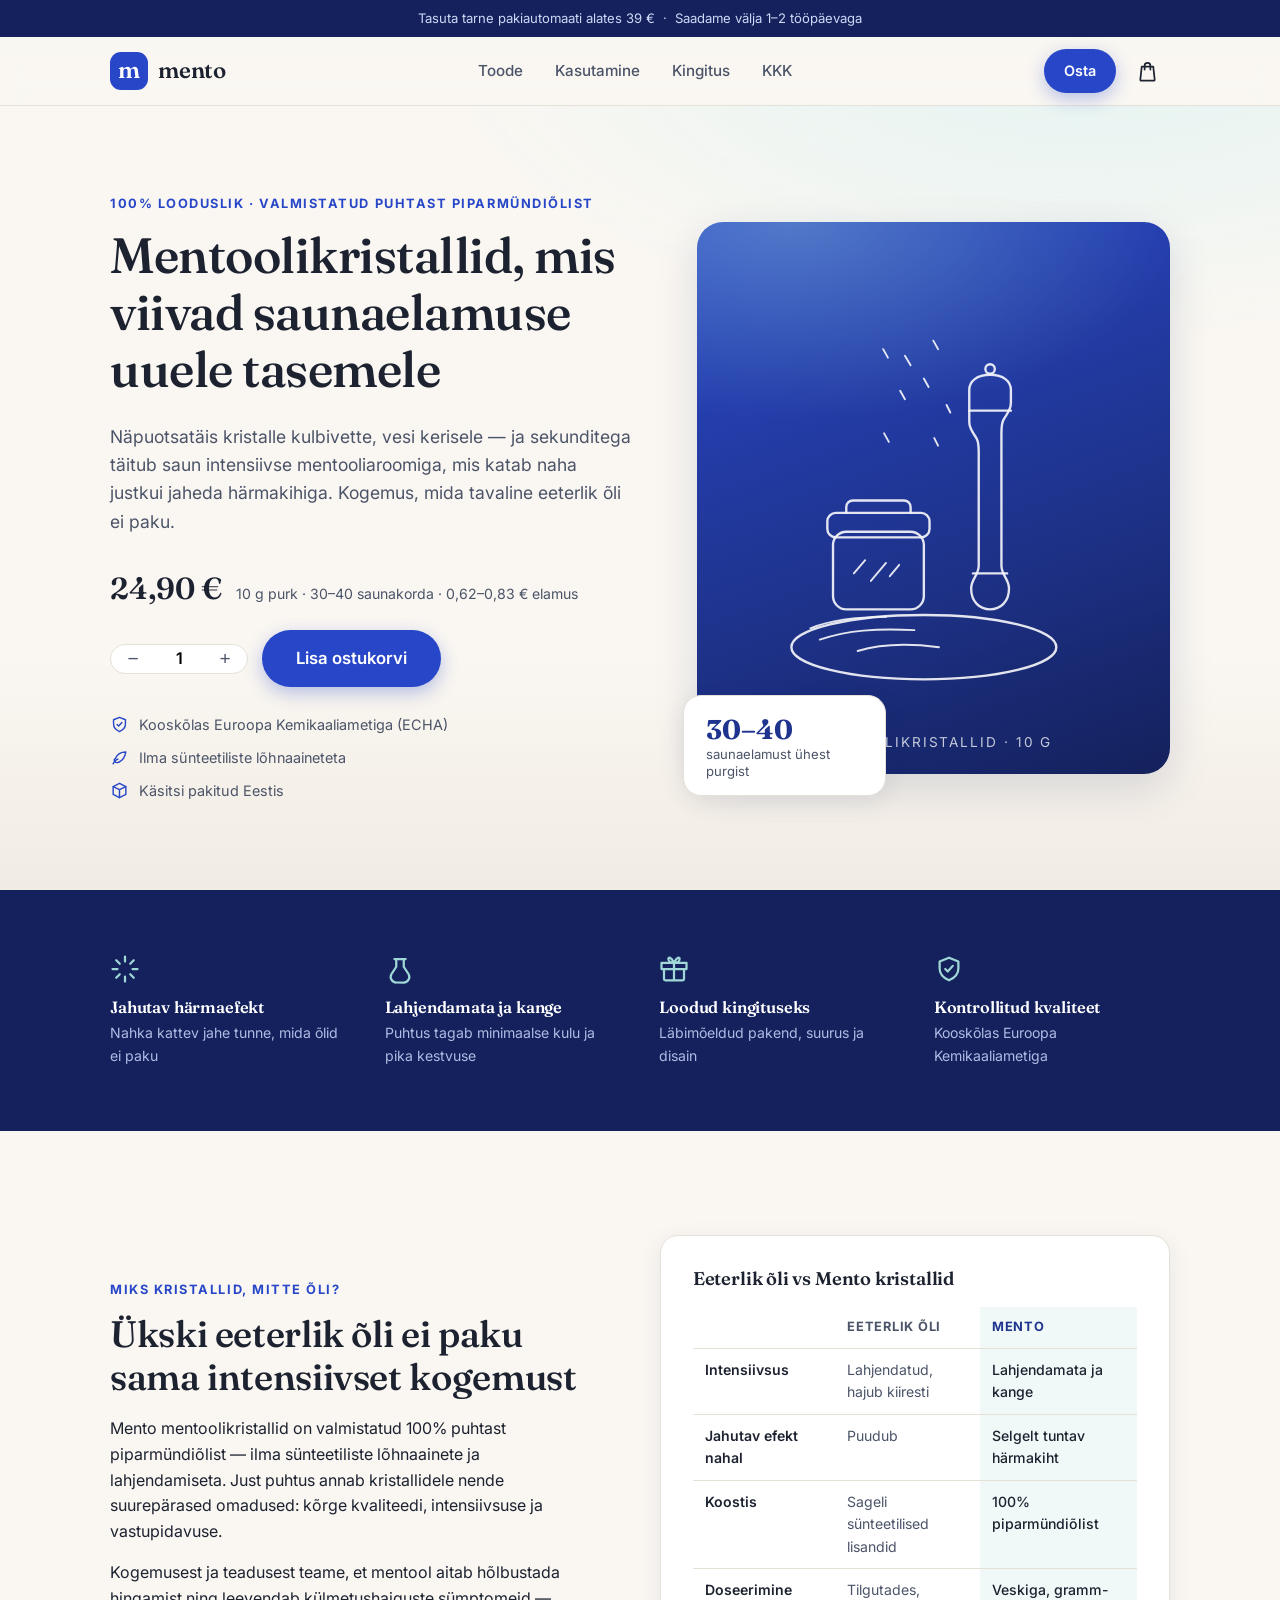
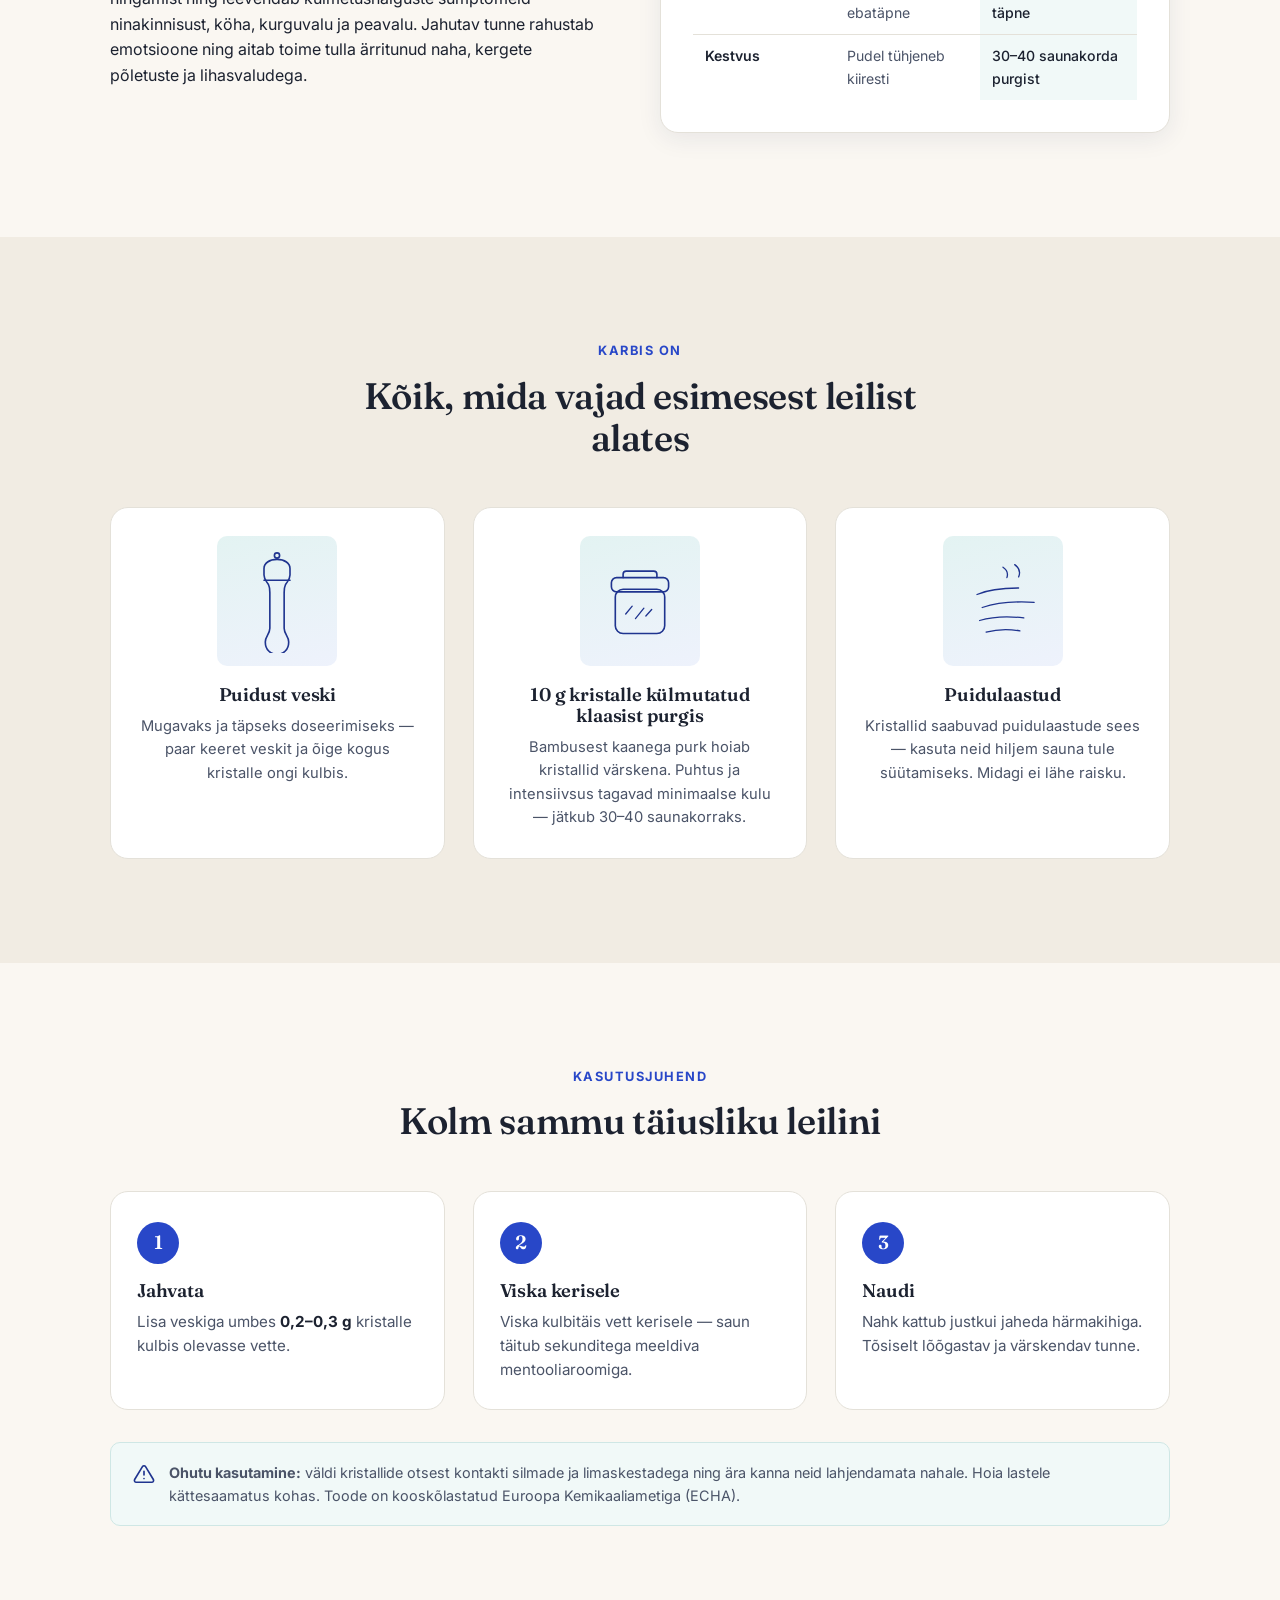
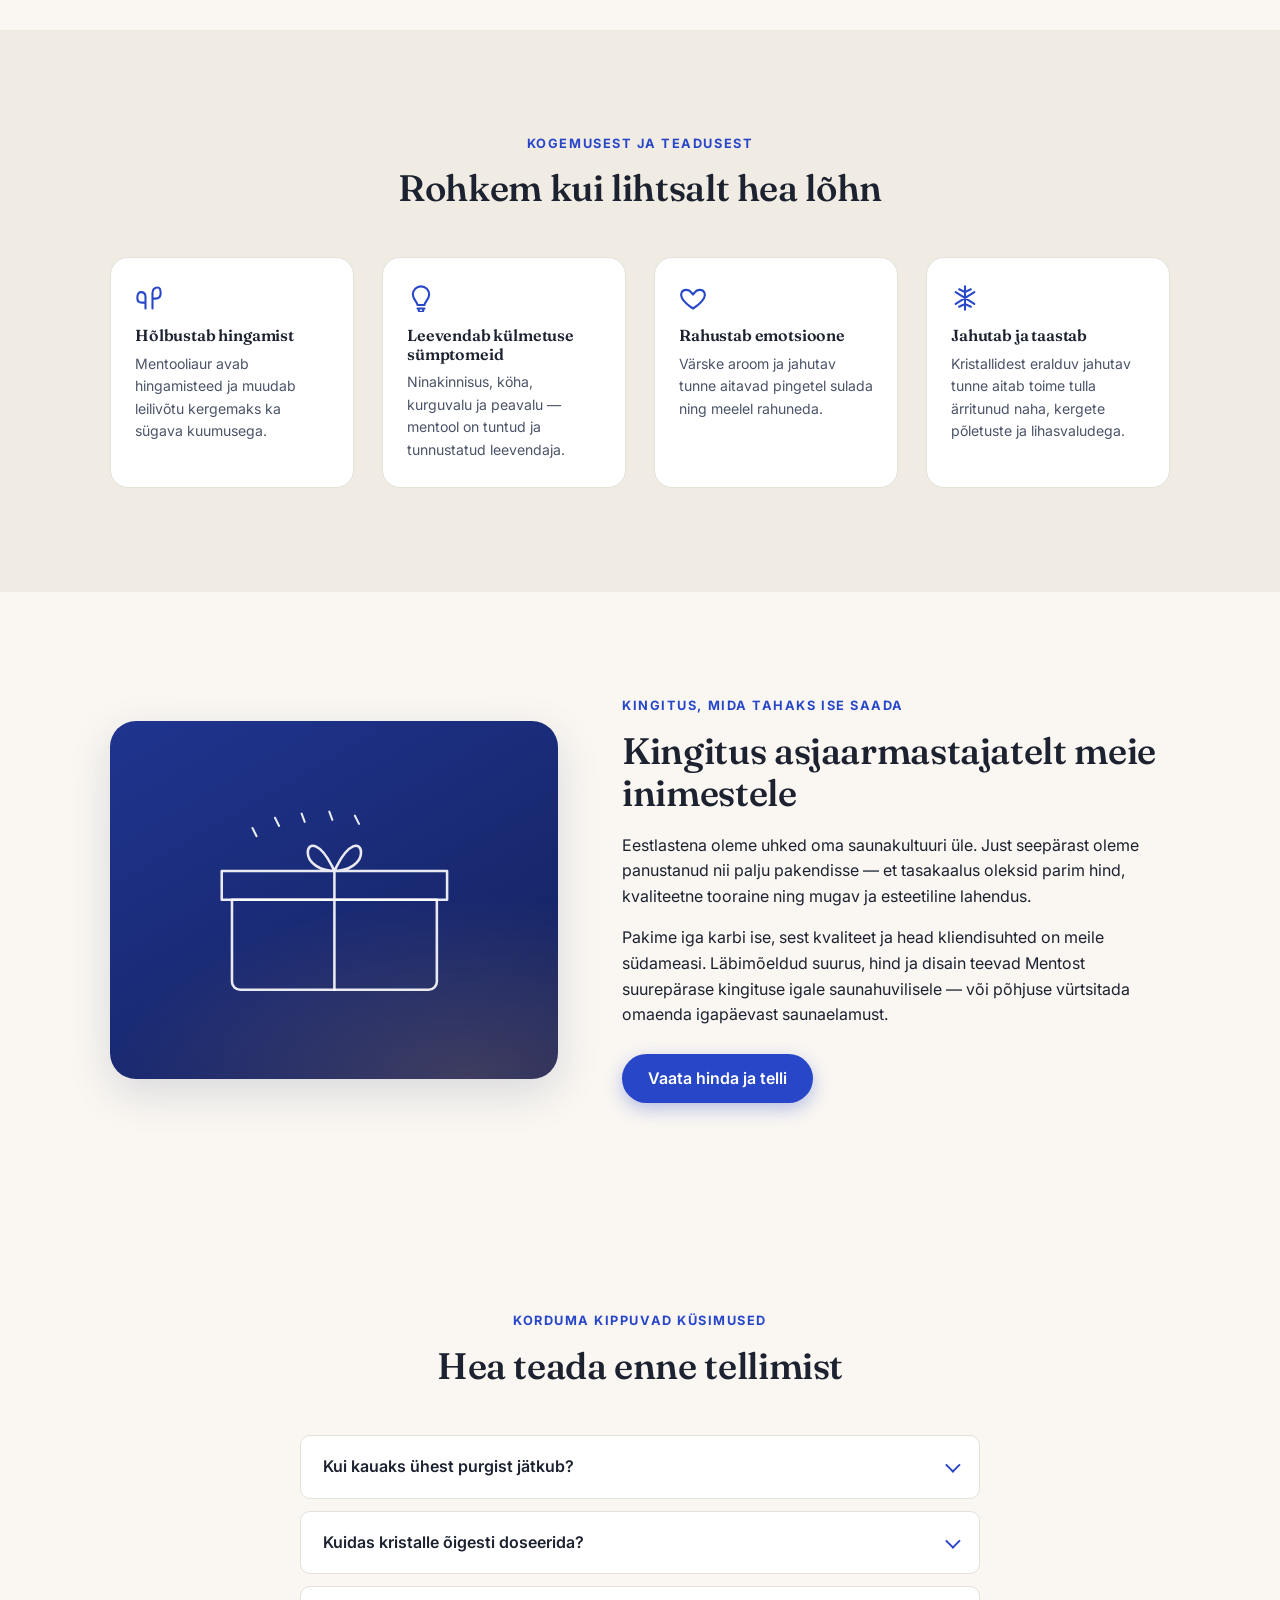
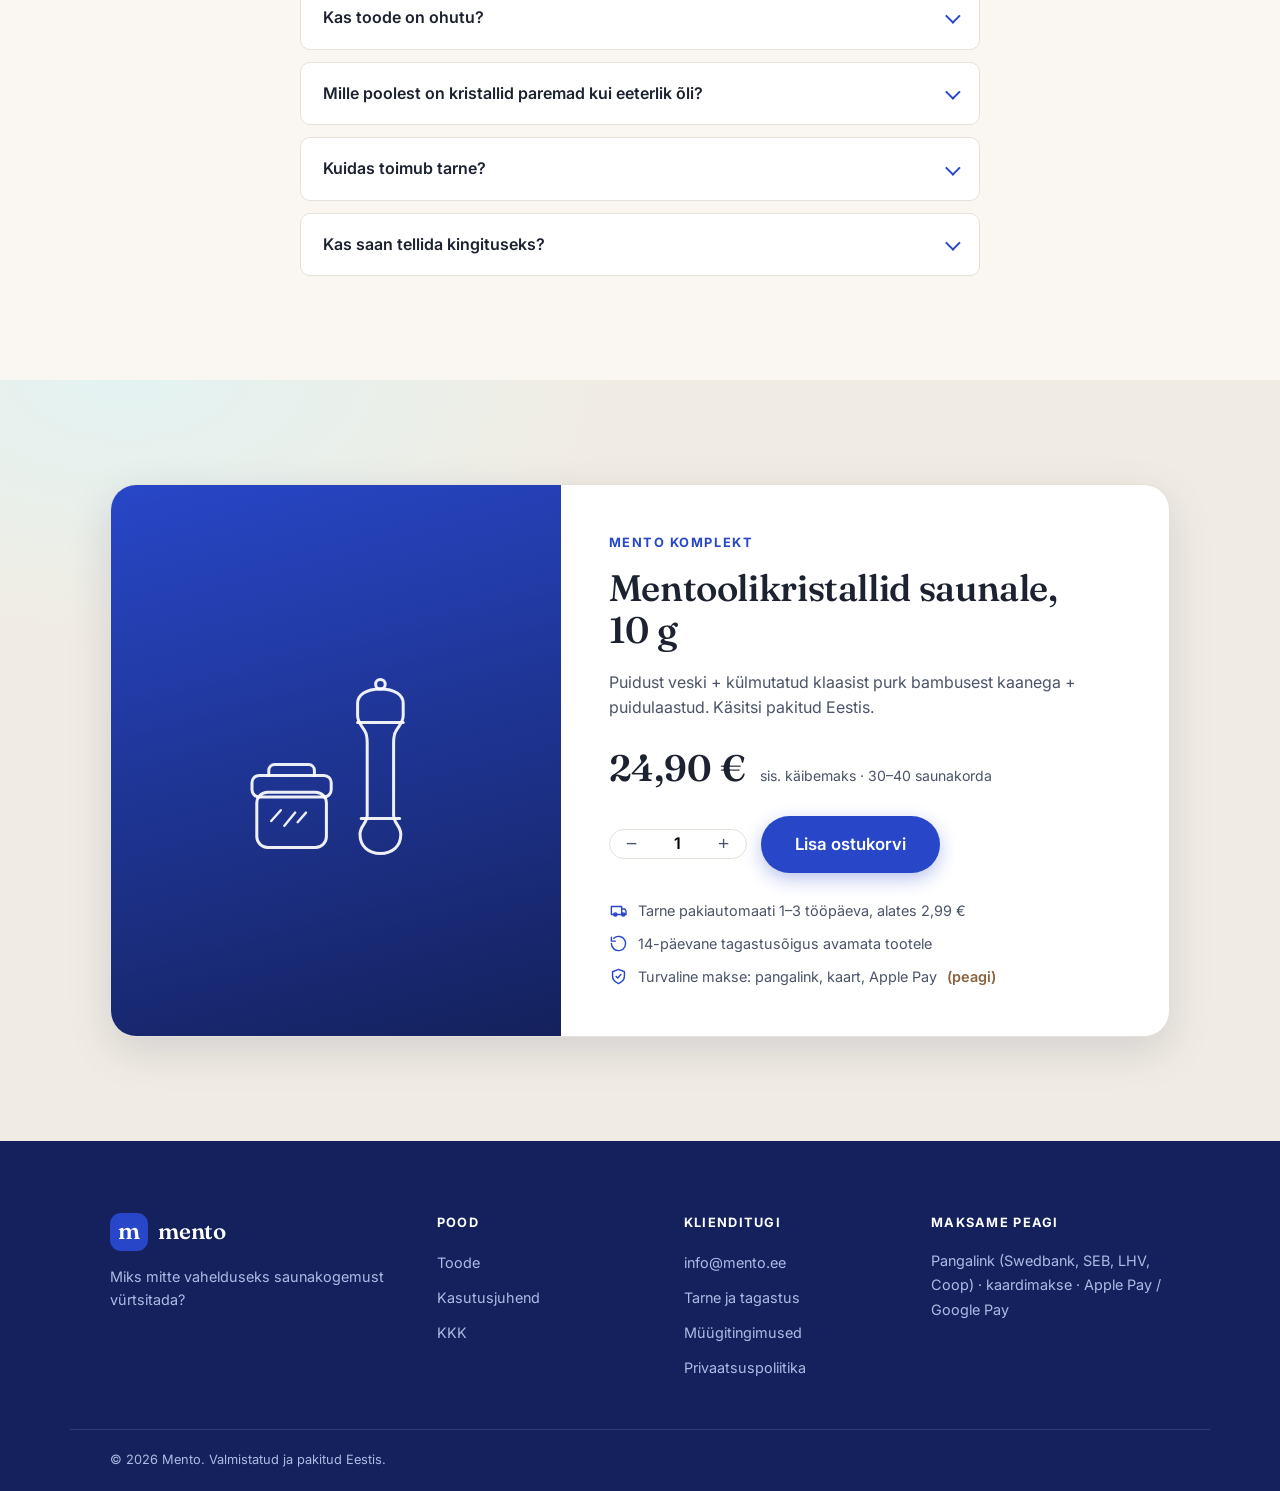
==== index.html @ 14bc0501 "Add Mento single-product e-shop page Static Estonian-language store page for menthol sauna crystals:" ====
<!DOCTYPE html>
<html lang="et">
<head>
  <meta charset="UTF-8">
  <meta name="viewport" content="width=device-width, initial-scale=1">
  <title>Mento — Mentoolikristallid saunale | 100% looduslik</title>
  <meta name="description" content="100% puhtast piparmündiõlist valmistatud mentoolikristallid saunale. Intensiivne ja värskendav saunaelamus — ühest purgist jätkub 30–40 saunakorraks. Käsitsi pakitud Eestis.">
  <meta property="og:title" content="Mento — Mentoolikristallid saunale">
  <meta property="og:description" content="100% looduslikud mentoolikristallid saunale. Ühest purgist 30–40 saunaelamust.">
  <meta property="og:type" content="product">
  <link rel="preconnect" href="https://fonts.googleapis.com">
  <link rel="preconnect" href="https://fonts.gstatic.com" crossorigin>
  <link href="https://fonts.googleapis.com/css2?family=Fraunces:opsz,wght@9..144,400;9..144,500;9..144,600&family=Inter:wght@400;500;600;700&display=swap" rel="stylesheet">
  <link rel="stylesheet" href="css/style.css">
  <link rel="icon" href="data:image/svg+xml,%3Csvg xmlns='http://www.w3.org/2000/svg' viewBox='0 0 32 32'%3E%3Crect width='32' height='32' rx='8' fill='%232847c8'/%3E%3Ctext x='16' y='23' text-anchor='middle' font-family='Georgia' font-size='20' fill='white'%3Em%3C/text%3E%3C/svg%3E">
</head>
<body>

  <!-- Teaderiba -->
  <div class="announce">
    <p>Tasuta tarne pakiautomaati alates 39&nbsp;€ &nbsp;·&nbsp; Saadame välja 1–2 tööpäevaga</p>
  </div>

  <!-- Päis -->
  <header class="site-header" id="ylaosa">
    <div class="container header-inner">
      <a class="brand" href="#ylaosa" aria-label="Mento avaleht">
        <span class="brand-mark" aria-hidden="true">m</span>
        <span class="brand-name">mento</span>
      </a>
      <nav class="main-nav" aria-label="Peamenüü">
        <a href="#toode">Toode</a>
        <a href="#kasutamine">Kasutamine</a>
        <a href="#kingitus">Kingitus</a>
        <a href="#kkk">KKK</a>
      </nav>
      <div class="header-actions">
        <a href="#osta" class="btn btn-small btn-primary nav-buy">Osta</a>
        <button class="cart-button" id="cart-open" aria-label="Ava ostukorv">
          <svg viewBox="0 0 24 24" fill="none" stroke="currentColor" stroke-width="1.8" stroke-linecap="round" stroke-linejoin="round" aria-hidden="true"><path d="M6 7h12l1.5 13.5a1 1 0 0 1-1 1.1H5.5a1 1 0 0 1-1-1.1L6 7Z"/><path d="M9 10V6a3 3 0 0 1 6 0v4"/></svg>
          <span class="cart-count" id="cart-count" hidden>0</span>
        </button>
      </div>
    </div>
  </header>

  <main>
    <!-- Kangelane -->
    <section class="hero" id="toode">
      <div class="container hero-grid">
        <div class="hero-copy">
          <p class="eyebrow">100% looduslik · valmistatud puhtast piparmündiõlist</p>
          <h1>Mentoolikristallid, mis viivad sauna­elamuse uuele tasemele</h1>
          <p class="lead">Näpuotsatäis kristalle kulbivette, vesi kerisele — ja sekunditega täitub saun intensiivse mentooliaroomiga, mis katab naha justkui jaheda härmakihiga. Kogemus, mida tavaline eeterlik õli ei paku.</p>

          <div class="hero-buy">
            <div class="price-row">
              <span class="price" data-price>24,90&nbsp;€</span>
              <span class="price-note">10 g purk · 30–40 saunakorda · 0,62–0,83 € elamus</span>
            </div>
            <div class="buy-controls">
              <div class="qty" data-qty>
                <button type="button" class="qty-btn" data-qty-minus aria-label="Vähenda kogust">−</button>
                <input type="number" inputmode="numeric" value="1" min="1" max="20" data-qty-input aria-label="Kogus">
                <button type="button" class="qty-btn" data-qty-plus aria-label="Suurenda kogust">+</button>
              </div>
              <button class="btn btn-primary btn-large" data-add-to-cart>
                Lisa ostukorvi
              </button>
            </div>
            <ul class="trust-chips">
              <li>
                <svg viewBox="0 0 24 24" fill="none" stroke="currentColor" stroke-width="1.8" stroke-linecap="round" stroke-linejoin="round" aria-hidden="true"><path d="M12 3 4.5 6v5.5c0 4.6 3.2 7.6 7.5 9.5 4.3-1.9 7.5-4.9 7.5-9.5V6L12 3Z"/><path d="m9 12 2 2 4-4.5"/></svg>
                Kooskõlas Euroopa Kemikaaliametiga (ECHA)
              </li>
              <li>
                <svg viewBox="0 0 24 24" fill="none" stroke="currentColor" stroke-width="1.8" stroke-linecap="round" stroke-linejoin="round" aria-hidden="true"><path d="M7 13c2-5 7-8 13-8-1 6-4 11-9 13-2 .8-4 .5-5-1s-.8-3 1-4Z"/><path d="M4 20c1-3 3-5 6-6"/></svg>
                Ilma sünteetiliste lõhnaaineteta
              </li>
              <li>
                <svg viewBox="0 0 24 24" fill="none" stroke="currentColor" stroke-width="1.8" stroke-linecap="round" stroke-linejoin="round" aria-hidden="true"><path d="M20 7 12 3 4 7v10l8 4 8-4V7Z"/><path d="M12 11 4 7m8 4 8-4m-8 4v10"/></svg>
                Käsitsi pakitud Eestis
              </li>
            </ul>
          </div>
        </div>

        <!-- Tootefoto: asenda div.hero-visual sisu päris fotoga images/hero.jpg -->
        <div class="hero-visual" aria-hidden="true">
          <div class="hero-card">
            <div class="snow" data-snow></div>
            <svg class="hero-illustration" viewBox="0 0 360 420" fill="none" stroke="currentColor" stroke-width="2.5" stroke-linecap="round" stroke-linejoin="round">
              <!-- veski -->
              <path d="M218 96c0-9 8-16 22-16s22 7 22 16v14c0 8-5 12-8 18-2 4-2 9-2 14v140c0 10 8 14 8 24 0 14-9 22-20 22s-20-8-20-22c0-10 8-14 8-24V162c0-5 0-10-2-14-3-6-8-10-8-18V96Z"/>
              <circle cx="240" cy="74" r="5"/>
              <line x1="218" y1="118" x2="262" y2="118"/>
              <line x1="222" y1="290" x2="258" y2="290"/>
              <!-- purk -->
              <rect x="74" y="246" width="96" height="82" rx="14"/>
              <rect x="68" y="226" width="108" height="26" rx="9"/>
              <path d="M88 226v-6c0-4 3-7 7-7h54c4 0 7 3 7 7v6"/>
              <path d="m96 290 12-14m6 22 16-19m4 14 10-12" stroke-width="2"/>
              <!-- kristallid kukuvad -->
              <path d="m150 60 6 10m24-26 5 9m-58 0 5 9m38 22 5 9m-30 4 5 9m44 6 4 8M128 142l5 9m48-4 4 8" stroke-width="2"/>
              <!-- laastud -->
              <path d="M50 348c20-8 44-12 80-12m-70 24c30-10 60-12 100-10m-60 22c26-8 56-8 86-4" stroke-width="2"/>
              <ellipse cx="170" cy="368" rx="140" ry="34"/>
            </svg>
            <p class="hero-card-caption">Mentoolikristallid · 10&nbsp;g</p>
          </div>
          <div class="hero-badge">
            <strong>30–40</strong>
            <span>saunaelamust ühest purgist</span>
          </div>
        </div>
      </div>
    </section>

    <!-- Usaldusriba -->
    <section class="featurebar" aria-label="Toote eelised">
      <div class="container featurebar-grid">
        <div class="feature">
          <svg viewBox="0 0 24 24" fill="none" stroke="currentColor" stroke-width="1.8" stroke-linecap="round" stroke-linejoin="round" aria-hidden="true"><path d="M12 2v4m0 12v4M2 12h4m12 0h4M5 5l2.8 2.8m8.4 8.4L19 19M19 5l-2.8 2.8M7.8 16.2 5 19"/></svg>
          <h3>Jahutav härmaefekt</h3>
          <p>Nahka kattev jahe tunne, mida õlid ei paku</p>
        </div>
        <div class="feature">
          <svg viewBox="0 0 24 24" fill="none" stroke="currentColor" stroke-width="1.8" stroke-linecap="round" stroke-linejoin="round" aria-hidden="true"><path d="M9 4v6.2L5.2 16a4.5 4.5 0 0 0 3.9 6.8h5.8a4.5 4.5 0 0 0 3.9-6.8L15 10.2V4"/><path d="M7.5 4h9"/></svg>
          <h3>Lahjendamata ja kange</h3>
          <p>Puhtus tagab minimaalse kulu ja pika kestvuse</p>
        </div>
        <div class="feature">
          <svg viewBox="0 0 24 24" fill="none" stroke="currentColor" stroke-width="1.8" stroke-linecap="round" stroke-linejoin="round" aria-hidden="true"><path d="M20 12v8a1 1 0 0 1-1 1H5a1 1 0 0 1-1-1v-8M2 7h20v5H2zM12 7v14M12 7c-2.5 0-4.5-1.3-4.5-3S9.5 2 12 7Zm0 0c2.5 0 4.5-1.3 4.5-3S14.5 2 12 7Z"/></svg>
          <h3>Loodud kingituseks</h3>
          <p>Läbimõeldud pakend, suurus ja disain</p>
        </div>
        <div class="feature">
          <svg viewBox="0 0 24 24" fill="none" stroke="currentColor" stroke-width="1.8" stroke-linecap="round" stroke-linejoin="round" aria-hidden="true"><path d="M12 3 4.5 6v5.5c0 4.6 3.2 7.6 7.5 9.5 4.3-1.9 7.5-4.9 7.5-9.5V6L12 3Z"/><path d="m9 12 2 2 4-4.5"/></svg>
          <h3>Kontrollitud kvaliteet</h3>
          <p>Kooskõlas Euroopa Kemikaaliametiga</p>
        </div>
      </div>
    </section>

    <!-- Lugu + võrdlus -->
    <section class="story">
      <div class="container story-grid">
        <div class="story-copy">
          <p class="eyebrow">Miks kristallid, mitte õli?</p>
          <h2>Ükski eeterlik õli ei paku sama intensiivset kogemust</h2>
          <p>Mento mentoolikristallid on valmistatud 100% puhtast piparmündiõlist — ilma sünteetiliste lõhnaainete ja lahjendamiseta. Just puhtus annab kristallidele nende suurepärased omadused: kõrge kvaliteedi, intensiivsuse ja vastupidavuse.</p>
          <p>Kogemusest ja teadusest teame, et mentool aitab hõlbustada hingamist ning leevendab külmetushaiguste sümptomeid — ninakinnisust, köha, kurguvalu ja peavalu. Jahutav tunne rahustab emotsioone ning aitab toime tulla ärritunud naha, kergete põletuste ja lihasvaludega.</p>
        </div>
        <div class="compare-card">
          <h3>Eeterlik õli vs Mento kristallid</h3>
          <table class="compare-table">
            <thead>
              <tr>
                <th scope="col"></th>
                <th scope="col">Eeterlik õli</th>
                <th scope="col" class="compare-us">Mento</th>
              </tr>
            </thead>
            <tbody>
              <tr>
                <th scope="row">Intensiivsus</th>
                <td>Lahjendatud, hajub kiiresti</td>
                <td class="compare-us">Lahjendamata ja kange</td>
              </tr>
              <tr>
                <th scope="row">Jahutav efekt nahal</th>
                <td>Puudub</td>
                <td class="compare-us">Selgelt tuntav härmakiht</td>
              </tr>
              <tr>
                <th scope="row">Koostis</th>
                <td>Sageli sünteetilised lisandid</td>
                <td class="compare-us">100% piparmündiõlist</td>
              </tr>
              <tr>
                <th scope="row">Doseerimine</th>
                <td>Tilgutades, ebatäpne</td>
                <td class="compare-us">Veskiga, gramm-täpne</td>
              </tr>
              <tr>
                <th scope="row">Kestvus</th>
                <td>Pudel tühjeneb kiiresti</td>
                <td class="compare-us">30–40 saunakorda purgist</td>
              </tr>
            </tbody>
          </table>
        </div>
      </div>
    </section>

    <!-- Karbis on -->
    <section class="box-contents">
      <div class="container">
        <div class="section-head">
          <p class="eyebrow">Karbis on</p>
          <h2>Kõik, mida vajad esimesest leilist alates</h2>
        </div>
        <div class="box-grid">
          <article class="box-item">
            <div class="box-item-visual">
              <!-- Foto: images/veski.jpg -->
              <svg viewBox="0 0 120 160" fill="none" stroke="currentColor" stroke-width="2.5" stroke-linecap="round" stroke-linejoin="round" aria-hidden="true">
                <path d="M40 30c0-8 8-14 20-14s20 6 20 14v10c0 7-4 10-7 15-2 4-2 8-2 12v55c0 9 7 12 7 21 0 12-8 19-18 19s-18-7-18-19c0-9 7-12 7-21V67c0-4 0-8-2-12-3-5-7-8-7-15V30Z"/>
                <circle cx="60" cy="10" r="4"/>
                <line x1="40" y1="48" x2="80" y2="48"/>
              </svg>
            </div>
            <h3>Puidust veski</h3>
            <p>Mugavaks ja täpseks doseerimiseks — paar keeret veskit ja õige kogus kristalle ongi kulbis.</p>
          </article>
          <article class="box-item">
            <div class="box-item-visual">
              <!-- Foto: images/purk.jpg -->
              <svg viewBox="0 0 120 160" fill="none" stroke="currentColor" stroke-width="2.5" stroke-linecap="round" stroke-linejoin="round" aria-hidden="true">
                <rect x="22" y="62" width="76" height="68" rx="12"/>
                <rect x="16" y="44" width="88" height="22" rx="8"/>
                <path d="M34 44v-5c0-3 2-5 5-5h42c3 0 5 2 5 5v5"/>
                <path d="m38 100 10-12m5 19 13-16m3 12 9-10" stroke-width="2"/>
              </svg>
            </div>
            <h3>10 g kristalle külmutatud klaasist purgis</h3>
            <p>Bambusest kaanega purk hoiab kristallid värskena. Puhtus ja intensiivsus tagavad minimaalse kulu — jätkub 30–40 saunakorraks.</p>
          </article>
          <article class="box-item">
            <div class="box-item-visual">
              <!-- Foto: images/laastud.jpg -->
              <svg viewBox="0 0 120 160" fill="none" stroke="currentColor" stroke-width="2.5" stroke-linecap="round" stroke-linejoin="round" aria-hidden="true">
                <path d="M20 70c16-7 36-10 64-10M28 90c24-8 48-10 80-8M24 110c20-6 44-7 68-4M34 128c18-5 36-5 52-2" stroke-width="2"/>
                <path d="M60 28c6 4 8 10 6 16m12-20c7 5 9 12 6 19" stroke-width="2"/>
              </svg>
            </div>
            <h3>Puidulaastud</h3>
            <p>Kristallid saabuvad puidulaastude sees — kasuta neid hiljem sauna tule süütamiseks. Midagi ei lähe raisku.</p>
          </article>
        </div>
      </div>
    </section>

    <!-- Kasutusjuhend -->
    <section class="howto" id="kasutamine">
      <div class="container">
        <div class="section-head">
          <p class="eyebrow">Kasutusjuhend</p>
          <h2>Kolm sammu täiusliku leilini</h2>
        </div>
        <ol class="steps">
          <li class="step">
            <span class="step-num">1</span>
            <h3>Jahvata</h3>
            <p>Lisa veskiga umbes <strong>0,2–0,3&nbsp;g</strong> kristalle kulbis olevasse vette.</p>
          </li>
          <li class="step">
            <span class="step-num">2</span>
            <h3>Viska kerisele</h3>
            <p>Viska kulbitäis vett kerisele — saun täitub sekunditega meeldiva mentooliaroomiga.</p>
          </li>
          <li class="step">
            <span class="step-num">3</span>
            <h3>Naudi</h3>
            <p>Nahk kattub justkui jaheda härmakihiga. Tõsiselt lõõgastav ja värskendav tunne.</p>
          </li>
        </ol>
        <aside class="safety-note">
          <svg viewBox="0 0 24 24" fill="none" stroke="currentColor" stroke-width="1.8" stroke-linecap="round" stroke-linejoin="round" aria-hidden="true"><path d="M12 9v4m0 4h.01M10.3 3.9 1.8 18a2 2 0 0 0 1.7 3h17a2 2 0 0 0 1.7-3L13.7 3.9a2 2 0 0 0-3.4 0Z"/></svg>
          <p><strong>Ohutu kasutamine:</strong> väldi kristallide otsest kontakti silmade ja limaskestadega ning ära kanna neid lahjendamata nahale. Hoia lastele kättesaamatus kohas. Toode on kooskõlastatud Euroopa Kemikaaliametiga (ECHA).</p>
        </aside>
      </div>
    </section>

    <!-- Mõju -->
    <section class="benefits">
      <div class="container">
        <div class="section-head">
          <p class="eyebrow">Kogemusest ja teadusest</p>
          <h2>Rohkem kui lihtsalt hea lõhn</h2>
        </div>
        <div class="benefits-grid">
          <article class="benefit">
            <svg viewBox="0 0 24 24" fill="none" stroke="currentColor" stroke-width="1.8" stroke-linecap="round" stroke-linejoin="round" aria-hidden="true"><path d="M9 21V11c0-3-2-4-4-4S2 9 2 12s2 4 4 4h3m6 5V8c0-4 2.5-5 4.5-5S22 4.5 22 8s-2 4.5-4.5 4.5H15"/></svg>
            <h3>Hõlbustab hingamist</h3>
            <p>Mentooliaur avab hingamisteed ja muudab leilivõtu kergemaks ka sügava kuumusega.</p>
          </article>
          <article class="benefit">
            <svg viewBox="0 0 24 24" fill="none" stroke="currentColor" stroke-width="1.8" stroke-linecap="round" stroke-linejoin="round" aria-hidden="true"><path d="M12 2a7 7 0 0 1 7 7c0 2.4-1.2 4.1-2.4 5.7-1 1.3-1.6 2.2-1.6 3.3H9c0-1.1-.6-2-1.6-3.3C6.2 13.1 5 11.4 5 9a7 7 0 0 1 7-7Z"/><path d="M9 21h6m-5 0v1a2 2 0 0 0 4 0v-1"/></svg>
            <h3>Leevendab külmetuse sümptomeid</h3>
            <p>Ninakinnisus, köha, kurguvalu ja peavalu — mentool on tuntud ja tunnustatud leevendaja.</p>
          </article>
          <article class="benefit">
            <svg viewBox="0 0 24 24" fill="none" stroke="currentColor" stroke-width="1.8" stroke-linecap="round" stroke-linejoin="round" aria-hidden="true"><path d="M12 21s-7-4.5-9.5-9C.7 8.7 2.5 5 6 5c2.2 0 3.8 1.2 4.7 2.5L12 9l1.3-1.5C14.2 6.2 15.8 5 18 5c3.5 0 5.3 3.7 3.5 7-2.5 4.5-9.5 9-9.5 9Z"/></svg>
            <h3>Rahustab emotsioone</h3>
            <p>Värske aroom ja jahutav tunne aitavad pingetel sulada ning meelel rahuneda.</p>
          </article>
          <article class="benefit">
            <svg viewBox="0 0 24 24" fill="none" stroke="currentColor" stroke-width="1.8" stroke-linecap="round" stroke-linejoin="round" aria-hidden="true"><path d="M12 2v20M4 7l16 10M4 17 20 7M7 4.5 12 7l5-2.5M7 19.5 12 17l5 2.5"/></svg>
            <h3>Jahutab ja taastab</h3>
            <p>Kristallidest eralduv jahutav tunne aitab toime tulla ärritunud naha, kergete põletuste ja lihasvaludega.</p>
          </article>
        </div>
      </div>
    </section>

    <!-- Kingitus -->
    <section class="gift" id="kingitus">
      <div class="container gift-grid">
        <div class="gift-visual" aria-hidden="true">
          <!-- Foto: images/kinkekarp.jpg -->
          <div class="gift-card-visual">
            <svg viewBox="0 0 280 220" fill="none" stroke="currentColor" stroke-width="2.5" stroke-linecap="round" stroke-linejoin="round">
              <path d="M40 110h200v80a8 8 0 0 1-8 8H48a8 8 0 0 1-8-8v-80Z"/>
              <path d="M30 82h220v28H30zM140 82v116M140 82c-14 0-26-8-26-18s12-12 26 18Zm0 0c14 0 26-8 26-18s-12-12-26 18Z"/>
              <path d="m60 40 4 8m18-18 4 8m22-12 3 8m24-10 3 8m22-4 4 8" stroke-width="2"/>
            </svg>
          </div>
        </div>
        <div class="gift-copy">
          <p class="eyebrow">Kingitus, mida tahaks ise saada</p>
          <h2>Kingitus asjaarmastajatelt meie inimestele</h2>
          <p>Eestlastena oleme uhked oma saunakultuuri üle. Just seepärast oleme panustanud nii palju pakendisse — et tasakaalus oleksid parim hind, kvaliteetne tooraine ning mugav ja esteetiline lahendus.</p>
          <p>Pakime iga karbi ise, sest kvaliteet ja head kliendisuhted on meile südameasi. Läbimõeldud suurus, hind ja disain teevad Mentost suurepärase kingituse igale saunahuvilisele — või põhjuse vürtsitada omaenda igapäevast saunaelamust.</p>
          <a href="#osta" class="btn btn-primary">Vaata hinda ja telli</a>
        </div>
      </div>
    </section>

    <!-- KKK -->
    <section class="faq" id="kkk">
      <div class="container faq-inner">
        <div class="section-head">
          <p class="eyebrow">Korduma kippuvad küsimused</p>
          <h2>Hea teada enne tellimist</h2>
        </div>
        <div class="faq-list">
          <details class="faq-item">
            <summary>Kui kauaks ühest purgist jätkub?</summary>
            <p>Purgis on 10 grammi kristalle ja ühe saunakorra jaoks kulub vaid 0,2–0,3 grammi. See teeb ühest purgist 30–40 nauditavat saunaelamust.</p>
          </details>
          <details class="faq-item">
            <summary>Kuidas kristalle õigesti doseerida?</summary>
            <p>Kõige mugavam on kasutada komplektis olevat puidust veskit: paar keeret otse kulbis olevasse vette ja kogus ongi paras. Alusta pigem väiksema kogusega — kristallid on lahjendamata ja kanged.</p>
          </details>
          <details class="faq-item">
            <summary>Kas toode on ohutu?</summary>
            <p>Jah — toode on kooskõlastatud Euroopa Kemikaaliametiga (ECHA) ega sisalda sünteetilisi lõhnaaineid. Nagu iga kontsentreeritud loodustoote puhul: väldi otsest kontakti silmadega, ära neela alla ja hoia lastele kättesaamatus kohas.</p>
          </details>
          <details class="faq-item">
            <summary>Mille poolest on kristallid paremad kui eeterlik õli?</summary>
            <p>Kristallid on lahjendamata ja seetõttu palju intensiivsemad. Lisaks aroomile tekib nahal selgelt tuntav jahutav härmaefekt, mida õlid ei paku. Täpne doseerimine veskiga tähendab, et purk kestab kuid.</p>
          </details>
          <details class="faq-item">
            <summary>Kuidas toimub tarne?</summary>
            <p>Saadame tellimused välja 1–2 tööpäeva jooksul Omniva või SmartPosti pakiautomaati üle Eesti. Pakiautomaati jõuab tellimus tavaliselt 1–3 tööpäevaga. Alates 39 € tellimusest on tarne tasuta.</p>
          </details>
          <details class="faq-item">
            <summary>Kas saan tellida kingituseks?</summary>
            <p>Kindlasti — toode ongi kingituseks loodud. Karbi disain, suurus ja sisu (veski, purk ja puidulaastud) moodustavad tervikliku kingikomplekti, mis ei vaja lisapakendamist.</p>
          </details>
        </div>
      </div>
    </section>

    <!-- Ostuplokk -->
    <section class="buy" id="osta">
      <div class="container">
        <div class="buy-card">
          <div class="buy-visual" aria-hidden="true">
            <!-- Foto: images/komplekt.jpg -->
            <div class="snow" data-snow></div>
            <svg viewBox="0 0 200 200" fill="none" stroke="currentColor" stroke-width="2.5" stroke-linecap="round" stroke-linejoin="round">
              <path d="M118 52c0-7 7-12 19-12s19 5 19 12v10c0 6-4 9-6 13-2 3-2 6-2 10v60c0 7 6 9 6 16 0 10-7 16-17 16s-17-6-17-16c0-7 6-9 6-16v-60c0-4 0-7-2-10-2-4-6-7-6-13V52Z"/>
              <circle cx="137" cy="36" r="4"/>
              <line x1="118" y1="68" x2="156" y2="68"/>
              <line x1="121" y1="148" x2="153" y2="148"/>
              <rect x="34" y="126" width="58" height="46" rx="9"/>
              <rect x="30" y="112" width="66" height="18" rx="6"/>
              <path d="M44 112v-4c0-3 2-5 5-5h28c3 0 5 2 5 5v4"/>
              <path d="m46 150 8-9m3 13 9-11m2 8 7-8" stroke-width="2"/>
            </svg>
          </div>
          <div class="buy-info">
            <p class="eyebrow">Mento komplekt</p>
            <h2>Mentoolikristallid saunale, 10&nbsp;g</h2>
            <p class="buy-desc">Puidust veski + külmutatud klaasist purk bambusest kaanega + puidulaastud. Käsitsi pakitud Eestis.</p>
            <div class="price-row">
              <span class="price price-large" data-price>24,90&nbsp;€</span>
              <span class="price-note">sis. käibemaks · 30–40 saunakorda</span>
            </div>
            <div class="buy-controls">
              <div class="qty" data-qty>
                <button type="button" class="qty-btn" data-qty-minus aria-label="Vähenda kogust">−</button>
                <input type="number" inputmode="numeric" value="1" min="1" max="20" data-qty-input aria-label="Kogus">
                <button type="button" class="qty-btn" data-qty-plus aria-label="Suurenda kogust">+</button>
              </div>
              <button class="btn btn-primary btn-large" data-add-to-cart>Lisa ostukorvi</button>
            </div>
            <ul class="buy-meta">
              <li>
                <svg viewBox="0 0 24 24" fill="none" stroke="currentColor" stroke-width="1.8" stroke-linecap="round" stroke-linejoin="round" aria-hidden="true"><path d="M3 7h13v10H3zM16 10h4l1.5 3V17H16M6 17a2 2 0 1 0 4 0 2 2 0 0 0-4 0Zm10 0a2 2 0 1 0 4 0 2 2 0 0 0-4 0Z"/></svg>
                Tarne pakiautomaati 1–3 tööpäeva, alates 2,99&nbsp;€
              </li>
              <li>
                <svg viewBox="0 0 24 24" fill="none" stroke="currentColor" stroke-width="1.8" stroke-linecap="round" stroke-linejoin="round" aria-hidden="true"><path d="M3 12a9 9 0 1 0 3-6.7M3 4v5h5"/></svg>
                14-päevane tagastusõigus avamata tootele
              </li>
              <li>
                <svg viewBox="0 0 24 24" fill="none" stroke="currentColor" stroke-width="1.8" stroke-linecap="round" stroke-linejoin="round" aria-hidden="true"><path d="M12 3 4.5 6v5.5c0 4.6 3.2 7.6 7.5 9.5 4.3-1.9 7.5-4.9 7.5-9.5V6L12 3Z"/><path d="m9 12 2 2 4-4.5"/></svg>
                Turvaline makse: pangalink, kaart, Apple&nbsp;Pay <em>(peagi)</em>
              </li>
            </ul>
          </div>
        </div>
      </div>
    </section>
  </main>

  <!-- Jalus -->
  <footer class="site-footer">
    <div class="container footer-grid">
      <div class="footer-brand">
        <a class="brand" href="#ylaosa" aria-label="Mento avaleht">
          <span class="brand-mark" aria-hidden="true">m</span>
          <span class="brand-name brand-name-light">mento</span>
        </a>
        <p>Miks mitte vahelduseks saunakogemust vürtsitada?</p>
      </div>
      <div class="footer-col">
        <h4>Pood</h4>
        <a href="#toode">Toode</a>
        <a href="#kasutamine">Kasutusjuhend</a>
        <a href="#kkk">KKK</a>
      </div>
      <div class="footer-col">
        <h4>Klienditugi</h4>
        <a href="mailto:info@mento.ee">info@mento.ee</a>
        <a href="#" data-todo-link>Tarne ja tagastus</a>
        <a href="#" data-todo-link>Müügitingimused</a>
        <a href="#" data-todo-link>Privaatsuspoliitika</a>
      </div>
      <div class="footer-col">
        <h4>Maksame peagi</h4>
        <p class="footer-pay">Pangalink (Swedbank, SEB, LHV, Coop) · kaardimakse · Apple&nbsp;Pay / Google&nbsp;Pay</p>
      </div>
    </div>
    <div class="container footer-bottom">
      <p>© 2026 Mento. Valmistatud ja pakitud Eestis.</p>
    </div>
  </footer>

  <!-- Ostukorvi sahtel -->
  <div class="drawer-backdrop" id="cart-backdrop" hidden></div>
  <aside class="cart-drawer" id="cart-drawer" role="dialog" aria-modal="true" aria-label="Ostukorv" hidden>
    <div class="cart-head">
      <h2>Ostukorv</h2>
      <button class="icon-btn" id="cart-close" aria-label="Sulge ostukorv">
        <svg viewBox="0 0 24 24" fill="none" stroke="currentColor" stroke-width="2" stroke-linecap="round" aria-hidden="true"><path d="M6 6l12 12M18 6 6 18"/></svg>
      </button>
    </div>
    <div class="cart-body" id="cart-body">
      <!-- täidetakse JS-iga -->
    </div>
    <div class="cart-foot" id="cart-foot" hidden>
      <p class="cart-shipping-hint" id="cart-shipping-hint"></p>
      <div class="cart-total-row">
        <span>Vahesumma</span>
        <strong id="cart-subtotal">0,00&nbsp;€</strong>
      </div>
      <button class="btn btn-primary btn-large btn-block" id="checkout-open">Vormista tellimus</button>
      <p class="cart-note">Tarne arvutatakse järgmises sammus</p>
    </div>
  </aside>

  <!-- Tellimuse vormistamine -->
  <div class="modal-backdrop" id="checkout-backdrop" hidden>
    <div class="modal" role="dialog" aria-modal="true" aria-labelledby="checkout-title">
      <div class="modal-head">
        <h2 id="checkout-title">Tellimuse vormistamine</h2>
        <button class="icon-btn" id="checkout-close" aria-label="Sulge">
          <svg viewBox="0 0 24 24" fill="none" stroke="currentColor" stroke-width="2" stroke-linecap="round" aria-hidden="true"><path d="M6 6l12 12M18 6 6 18"/></svg>
        </button>
      </div>

      <form id="checkout-form" novalidate>
        <fieldset>
          <legend>Kontaktandmed</legend>
          <div class="form-row">
            <div class="form-field">
              <label for="f-nimi">Nimi <span aria-hidden="true">*</span></label>
              <input id="f-nimi" name="nimi" type="text" autocomplete="name" required>
              <p class="field-error" hidden>Palun sisesta oma nimi</p>
            </div>
            <div class="form-field">
              <label for="f-tel">Telefon <span aria-hidden="true">*</span></label>
              <input id="f-tel" name="telefon" type="tel" autocomplete="tel" placeholder="+372" required>
              <p class="field-error" hidden>Palun sisesta telefoninumber</p>
            </div>
          </div>
          <div class="form-field">
            <label for="f-epost">E-post <span aria-hidden="true">*</span></label>
            <input id="f-epost" name="epost" type="email" autocomplete="email" required>
            <p class="field-hint">Saadame sellele aadressile tellimuse kinnituse ja pakiautomaadi koodi</p>
            <p class="field-error" hidden>Palun sisesta korrektne e-posti aadress</p>
          </div>
        </fieldset>

        <fieldset>
          <legend>Tarneviis</legend>
          <div class="option-list" id="shipping-options">
            <label class="option">
              <input type="radio" name="tarne" value="omniva" data-price="2.99" checked>
              <span class="option-body">
                <span class="option-title">Omniva pakiautomaat</span>
                <span class="option-sub">1–3 tööpäeva</span>
              </span>
              <span class="option-price" data-ship-price>2,99&nbsp;€</span>
            </label>
            <label class="option">
              <input type="radio" name="tarne" value="smartpost" data-price="2.99">
              <span class="option-body">
                <span class="option-title">SmartPost pakiautomaat</span>
                <span class="option-sub">1–3 tööpäeva</span>
              </span>
              <span class="option-price" data-ship-price>2,99&nbsp;€</span>
            </label>
            <label class="option">
              <input type="radio" name="tarne" value="kuller" data-price="5.99">
              <span class="option-body">
                <span class="option-title">Kuller koju või kontorisse</span>
                <span class="option-sub">1–2 tööpäeva, üle Eesti</span>
              </span>
              <span class="option-price">5,99&nbsp;€</span>
            </label>
          </div>
          <div class="form-field" id="parcel-field">
            <label for="f-automaat">Pakiautomaat <span aria-hidden="true">*</span></label>
            <input id="f-automaat" name="automaat" type="text" placeholder="nt Tallinna Kristiine Keskuse pakiautomaat" required>
            <p class="field-hint">Päris poes asendub see pakiautomaatide otsinguga</p>
            <p class="field-error" hidden>Palun vali pakiautomaat</p>
          </div>
          <div class="form-field" id="address-field" hidden>
            <label for="f-aadress">Aadress <span aria-hidden="true">*</span></label>
            <input id="f-aadress" name="aadress" type="text" autocomplete="street-address">
            <p class="field-error" hidden>Palun sisesta tarneaadress</p>
          </div>
        </fieldset>

        <fieldset>
          <legend>Makseviis</legend>
          <p class="pay-placeholder-note">Makselahendus ühendatakse peagi — allolevad valikud näitavad planeeritavat valikut.</p>
          <div class="option-list option-list-pay">
            <label class="option option-disabled">
              <input type="radio" name="makse" value="pangalink" disabled>
              <span class="option-body">
                <span class="option-title">Pangalink</span>
                <span class="option-sub">Swedbank · SEB · LHV · Coop Pank</span>
              </span>
              <span class="option-badge">Tulekul</span>
            </label>
            <label class="option option-disabled">
              <input type="radio" name="makse" value="kaart" disabled>
              <span class="option-body">
                <span class="option-title">Pangakaart</span>
                <span class="option-sub">Visa · Mastercard</span>
              </span>
              <span class="option-badge">Tulekul</span>
            </label>
            <label class="option option-disabled">
              <input type="radio" name="makse" value="wallet" disabled>
              <span class="option-body">
                <span class="option-title">Apple Pay / Google Pay</span>
                <span class="option-sub">Kiirmakse mobiilis</span>
              </span>
              <span class="option-badge">Tulekul</span>
            </label>
          </div>
        </fieldset>

        <div class="order-summary">
          <div class="summary-row"><span>Tooted</span><span id="sum-products">0,00&nbsp;€</span></div>
          <div class="summary-row"><span>Tarne</span><span id="sum-shipping">2,99&nbsp;€</span></div>
          <div class="summary-row summary-total"><span>Kokku</span><span id="sum-total">0,00&nbsp;€</span></div>
        </div>

        <button type="submit" class="btn btn-primary btn-large btn-block" id="checkout-submit">Esita tellimus (testrežiim)</button>
        <p class="cart-note">Testrežiimis makset ei toimu — tellimus kinnitatakse näidisena.</p>
      </form>

      <div class="order-confirm" id="order-confirm" hidden>
        <svg viewBox="0 0 24 24" fill="none" stroke="currentColor" stroke-width="1.8" stroke-linecap="round" stroke-linejoin="round" aria-hidden="true"><circle cx="12" cy="12" r="9"/><path d="m8.5 12.5 2.5 2.5 5-5.5"/></svg>
        <h3>Aitäh! Tellimus on vastu võetud</h3>
        <p>See on testkinnitus — kui makselahendus on ühendatud, suunatakse klient siit makset sooritama ning kinnitus saadetakse e-postiga.</p>
        <button class="btn btn-secondary" id="confirm-close">Sulge</button>
      </div>
    </div>
  </div>

  <!-- Teavitus -->
  <div class="toast" id="toast" role="status" aria-live="polite" hidden></div>

  <script src="js/main.js"></script>
</body>
</html>
---- css/style.css ----
/* ============================================================
   Mento — mentoolikristallid saunale
   Disainisüsteem: sügav pakendisinine + härma-/mentoolitoonid
   + soe puit. Pealkirjad: Fraunces. Tekst: Inter.
   ============================================================ */

:root {
  /* Bränd */
  --blue-900: #14215c;
  --blue-700: #1f348f;
  --blue-500: #2847c8;   /* pakendi sinine */
  --blue-100: #dde5fa;
  --blue-50:  #eef2fc;

  /* Mentool / härmas */
  --frost-300: #9fd8d6;
  --frost-100: #e3f3f2;
  --frost-50:  #f1f9f8;

  /* Puit / paber */
  --wood-600: #8a6240;
  --wood-400: #b98a5e;
  --paper:    #faf7f2;
  --paper-dark: #f1ece3;

  /* Tekst */
  --ink:      #1c2230;
  --ink-soft: #4b5468;
  --line:     #e4e1d9;

  --radius: 18px;
  --radius-sm: 10px;
  --shadow-soft: 0 6px 24px rgba(20, 33, 92, .08);
  --shadow-lift: 0 14px 44px rgba(20, 33, 92, .14);

  --container: 1140px;
  --gutter: clamp(20px, 4vw, 40px);

  --ease: cubic-bezier(.22, .8, .3, 1);
}

/* ---------- Baas ---------- */

*, *::before, *::after { box-sizing: border-box; }

/* hidden-atribuut peab võitma ka display: flex reegleid */
[hidden] { display: none !important; }

html { scroll-behavior: smooth; scroll-padding-top: 90px; }

body {
  margin: 0;
  font-family: "Inter", system-ui, -apple-system, sans-serif;
  font-size: 16px;
  line-height: 1.6;
  color: var(--ink);
  background: var(--paper);
  -webkit-font-smoothing: antialiased;
}

h1, h2, h3 {
  font-family: "Fraunces", Georgia, serif;
  font-weight: 550;
  line-height: 1.15;
  margin: 0 0 .5em;
  letter-spacing: -.01em;
}

h1 { font-size: clamp(2rem, 4.5vw, 3.1rem); }
h2 { font-size: clamp(1.6rem, 3.2vw, 2.3rem); }
h3 { font-size: 1.15rem; font-weight: 600; }
h4 { margin: 0 0 .6em; font-size: .95rem; }

p { margin: 0 0 1em; }
p:last-child { margin-bottom: 0; }

img, svg { display: block; max-width: 100%; }

.container {
  max-width: var(--container);
  margin-inline: auto;
  padding-inline: var(--gutter);
}

.eyebrow {
  font-size: .8rem;
  font-weight: 700;
  letter-spacing: .12em;
  text-transform: uppercase;
  color: var(--blue-500);
  margin-bottom: 1em;
}

.lead { font-size: 1.1rem; color: var(--ink-soft); }

.section-head { max-width: 620px; margin: 0 auto 48px; text-align: center; }

section { padding-block: clamp(56px, 9vw, 104px); }

:focus-visible {
  outline: 3px solid var(--blue-500);
  outline-offset: 2px;
  border-radius: 4px;
}

@media (prefers-reduced-motion: reduce) {
  html { scroll-behavior: auto; }
  *, *::before, *::after { animation-duration: .01ms !important; transition-duration: .01ms !important; }
}

/* ---------- Nupud ---------- */

.btn {
  display: inline-flex;
  align-items: center;
  justify-content: center;
  gap: 8px;
  border: 0;
  border-radius: 999px;
  font: inherit;
  font-weight: 600;
  cursor: pointer;
  text-decoration: none;
  padding: 12px 26px;
  min-height: 44px;
  transition: transform .18s var(--ease), box-shadow .18s var(--ease), background .18s var(--ease);
  touch-action: manipulation;
}
.btn:active { transform: scale(.97); }

.btn-primary {
  background: var(--blue-500);
  color: #fff;
  box-shadow: 0 6px 18px rgba(40, 71, 200, .32);
}
.btn-primary:hover { background: var(--blue-700); box-shadow: 0 8px 24px rgba(40, 71, 200, .4); }

.btn-secondary {
  background: var(--blue-50);
  color: var(--blue-700);
}
.btn-secondary:hover { background: var(--blue-100); }

.btn-large { padding: 15px 34px; font-size: 1.05rem; }
.btn-small { padding: 9px 20px; font-size: .9rem; }
.btn-block { width: 100%; }

.icon-btn {
  display: inline-flex;
  align-items: center;
  justify-content: center;
  width: 44px;
  height: 44px;
  border: 0;
  border-radius: 50%;
  background: transparent;
  color: var(--ink);
  cursor: pointer;
  transition: background .15s var(--ease);
}
.icon-btn:hover { background: rgba(20, 33, 92, .07); }
.icon-btn svg { width: 22px; height: 22px; }

/* ---------- Teaderiba + päis ---------- */

.announce {
  background: var(--blue-900);
  color: #cdd9f6;
  text-align: center;
  font-size: .82rem;
  padding: 8px var(--gutter);
}
.announce p { margin: 0; }

.site-header {
  position: sticky;
  top: 0;
  z-index: 100;
  background: rgba(250, 247, 242, .88);
  backdrop-filter: blur(12px);
  border-bottom: 1px solid var(--line);
}

.header-inner {
  display: flex;
  align-items: center;
  justify-content: space-between;
  gap: 24px;
  height: 68px;
}

.brand {
  display: inline-flex;
  align-items: center;
  gap: 10px;
  text-decoration: none;
}

.brand-mark {
  display: inline-flex;
  align-items: center;
  justify-content: center;
  width: 38px;
  height: 38px;
  border-radius: 11px;
  background: var(--blue-500);
  color: #fff;
  font-family: "Fraunces", Georgia, serif;
  font-size: 1.45rem;
  font-weight: 600;
  line-height: 1;
  padding-bottom: 3px;
}

.brand-name {
  font-family: "Fraunces", Georgia, serif;
  font-size: 1.4rem;
  font-weight: 600;
  color: var(--ink);
  letter-spacing: -.01em;
}
.brand-name-light { color: #fff; }

.main-nav { display: flex; gap: 28px; }
.main-nav a {
  text-decoration: none;
  color: var(--ink-soft);
  font-weight: 500;
  font-size: .95rem;
  padding: 6px 2px;
  transition: color .15s var(--ease);
}
.main-nav a:hover { color: var(--blue-500); }

.header-actions { display: flex; align-items: center; gap: 10px; }

.cart-button {
  position: relative;
  display: inline-flex;
  align-items: center;
  justify-content: center;
  width: 44px;
  height: 44px;
  border: 0;
  border-radius: 50%;
  background: transparent;
  color: var(--ink);
  cursor: pointer;
  transition: background .15s var(--ease);
}
.cart-button:hover { background: rgba(20, 33, 92, .07); }
.cart-button svg { width: 23px; height: 23px; }

.cart-count {
  position: absolute;
  top: 2px;
  right: 0;
  min-width: 19px;
  height: 19px;
  padding-inline: 5px;
  border-radius: 999px;
  background: var(--blue-500);
  color: #fff;
  font-size: .7rem;
  font-weight: 700;
  display: flex;
  align-items: center;
  justify-content: center;
}

/* ---------- Kangelane ---------- */

.hero {
  background:
    radial-gradient(1100px 520px at 85% -10%, var(--frost-100) 0%, transparent 60%),
    linear-gradient(180deg, var(--paper) 0%, var(--paper) 70%, var(--paper-dark) 100%);
  padding-block: clamp(48px, 7vw, 88px);
}

.hero-grid {
  display: grid;
  grid-template-columns: 1.05fr .95fr;
  gap: clamp(32px, 5vw, 64px);
  align-items: center;
}

.hero-copy h1 { max-width: 14em; }

.hero-buy { margin-top: 28px; }

.price-row {
  display: flex;
  align-items: baseline;
  gap: 14px;
  flex-wrap: wrap;
  margin-bottom: 18px;
}

.price {
  font-family: "Fraunces", Georgia, serif;
  font-size: 1.9rem;
  font-weight: 600;
  color: var(--ink);
  font-variant-numeric: tabular-nums;
}
.price-large { font-size: 2.3rem; }
.price-note { font-size: .88rem; color: var(--ink-soft); }

.buy-controls { display: flex; gap: 14px; flex-wrap: wrap; align-items: center; }

.qty {
  display: inline-flex;
  align-items: stretch;
  border: 1.5px solid var(--line);
  border-radius: 999px;
  background: #fff;
  overflow: hidden;
}

.qty-btn {
  width: 44px;
  border: 0;
  background: transparent;
  font-size: 1.2rem;
  color: var(--ink-soft);
  cursor: pointer;
  transition: background .15s var(--ease), color .15s var(--ease);
}
.qty-btn:hover { background: var(--blue-50); color: var(--blue-700); }

.qty input {
  width: 48px;
  border: 0;
  text-align: center;
  font: inherit;
  font-weight: 600;
  background: transparent;
  -moz-appearance: textfield;
  appearance: textfield;
}
.qty input::-webkit-outer-spin-button,
.qty input::-webkit-inner-spin-button { -webkit-appearance: none; margin: 0; }

.trust-chips {
  list-style: none;
  margin: 26px 0 0;
  padding: 0;
  display: flex;
  flex-direction: column;
  gap: 10px;
}
.trust-chips li {
  display: flex;
  align-items: center;
  gap: 10px;
  font-size: .9rem;
  color: var(--ink-soft);
}
.trust-chips svg { width: 19px; height: 19px; flex: none; color: var(--blue-500); }

/* Kangelase visuaal */

.hero-visual { position: relative; }

.hero-card {
  position: relative;
  overflow: hidden;
  border-radius: 26px;
  aspect-ratio: 6 / 7;
  background:
    radial-gradient(700px 360px at 20% 0%, rgba(159, 216, 214, .35) 0%, transparent 55%),
    linear-gradient(160deg, var(--blue-500) 0%, var(--blue-700) 55%, var(--blue-900) 100%);
  color: rgba(255, 255, 255, .92);
  box-shadow: var(--shadow-lift);
  display: flex;
  align-items: center;
  justify-content: center;
}

.hero-illustration {
  width: 72%;
  height: auto;
  opacity: .95;
}

.hero-card-caption {
  position: absolute;
  bottom: 20px;
  left: 0;
  right: 0;
  margin: 0;
  text-align: center;
  font-size: .85rem;
  letter-spacing: .14em;
  text-transform: uppercase;
  color: rgba(255, 255, 255, .75);
}

.hero-badge {
  position: absolute;
  bottom: -22px;
  left: -14px;
  background: #fff;
  border-radius: var(--radius);
  box-shadow: var(--shadow-soft);
  padding: 16px 22px;
  display: flex;
  flex-direction: column;
  line-height: 1.25;
  border: 1px solid var(--line);
}
.hero-badge strong {
  font-family: "Fraunces", Georgia, serif;
  font-size: 1.7rem;
  color: var(--blue-700);
}
.hero-badge span { font-size: .82rem; color: var(--ink-soft); max-width: 12em; }

/* Lumehelbed */

.snow { position: absolute; inset: 0; pointer-events: none; }
.snow i {
  position: absolute;
  top: -6px;
  width: 5px;
  height: 5px;
  border-radius: 50%;
  background: rgba(255, 255, 255, .85);
  animation: snowfall linear infinite;
}
@keyframes snowfall {
  to { transform: translateY(120vh) translateX(24px); opacity: 0; }
}
@media (prefers-reduced-motion: reduce) {
  .snow { display: none; }
}

/* ---------- Usaldusriba ---------- */

.featurebar {
  background: var(--blue-900);
  color: #fff;
  padding-block: clamp(40px, 6vw, 64px);
}

.featurebar-grid {
  display: grid;
  grid-template-columns: repeat(4, 1fr);
  gap: clamp(24px, 3vw, 40px);
}

.feature svg { width: 30px; height: 30px; color: var(--frost-300); margin-bottom: 14px; }
.feature h3 { color: #fff; font-size: 1.02rem; margin-bottom: .3em; }
.feature p { font-size: .88rem; color: #aebbe4; margin: 0; }

/* ---------- Lugu + võrdlus ---------- */

.story-grid {
  display: grid;
  grid-template-columns: 1fr 1.05fr;
  gap: clamp(32px, 5vw, 72px);
  align-items: center;
}

.compare-card {
  background: #fff;
  border: 1px solid var(--line);
  border-radius: var(--radius);
  box-shadow: var(--shadow-soft);
  padding: clamp(20px, 3vw, 32px);
}
.compare-card h3 { margin-bottom: 18px; }

.compare-table {
  width: 100%;
  border-collapse: collapse;
  font-size: .88rem;
}
.compare-table th, .compare-table td {
  text-align: left;
  padding: 10px 12px;
  border-top: 1px solid var(--line);
  vertical-align: top;
}
.compare-table thead th { border-top: 0; font-size: .8rem; text-transform: uppercase; letter-spacing: .06em; color: var(--ink-soft); }
.compare-table tbody th { font-weight: 600; color: var(--ink); width: 32%; }
.compare-table td { color: var(--ink-soft); }
.compare-table .compare-us {
  background: var(--frost-50);
  color: var(--ink);
  font-weight: 500;
}
.compare-table thead .compare-us { color: var(--blue-700); font-weight: 700; }

/* ---------- Karbis on ---------- */

.box-contents { background: var(--paper-dark); }

.box-grid {
  display: grid;
  grid-template-columns: repeat(3, 1fr);
  gap: clamp(18px, 2.5vw, 28px);
}

.box-item {
  background: #fff;
  border: 1px solid var(--line);
  border-radius: var(--radius);
  padding: 28px;
  text-align: center;
  transition: transform .25s var(--ease), box-shadow .25s var(--ease);
}
.box-item:hover { transform: translateY(-4px); box-shadow: var(--shadow-soft); }

.box-item-visual {
  width: 120px;
  height: 130px;
  margin: 0 auto 18px;
  display: flex;
  align-items: center;
  justify-content: center;
  border-radius: var(--radius-sm);
  background: linear-gradient(165deg, var(--frost-100), var(--blue-50));
  color: var(--blue-700);
}
.box-item-visual svg { width: 78px; height: 104px; }

.box-item p { font-size: .92rem; color: var(--ink-soft); }

/* ---------- Kasutusjuhend ---------- */

.steps {
  list-style: none;
  counter-reset: none;
  margin: 0;
  padding: 0;
  display: grid;
  grid-template-columns: repeat(3, 1fr);
  gap: clamp(18px, 2.5vw, 28px);
}

.step {
  position: relative;
  background: #fff;
  border: 1px solid var(--line);
  border-radius: var(--radius);
  padding: 30px 26px 26px;
}

.step-num {
  display: inline-flex;
  align-items: center;
  justify-content: center;
  width: 42px;
  height: 42px;
  border-radius: 50%;
  background: var(--blue-500);
  color: #fff;
  font-family: "Fraunces", Georgia, serif;
  font-size: 1.2rem;
  font-weight: 600;
  margin-bottom: 16px;
}

.step p { font-size: .95rem; color: var(--ink-soft); margin: 0; }
.step strong { color: var(--ink); }

.safety-note {
  margin-top: 32px;
  display: flex;
  gap: 14px;
  align-items: flex-start;
  background: var(--frost-50);
  border: 1px solid #cfe7e5;
  border-radius: var(--radius-sm);
  padding: 18px 22px;
  font-size: .9rem;
  color: var(--ink-soft);
}
.safety-note svg { width: 22px; height: 22px; flex: none; color: var(--blue-700); margin-top: 2px; }
.safety-note p { margin: 0; }

/* ---------- Mõju ---------- */

.benefits { background: var(--paper-dark); }

.benefits-grid {
  display: grid;
  grid-template-columns: repeat(4, 1fr);
  gap: clamp(18px, 2.5vw, 28px);
}

.benefit {
  background: #fff;
  border: 1px solid var(--line);
  border-radius: var(--radius);
  padding: 26px 24px;
}
.benefit svg { width: 28px; height: 28px; color: var(--blue-500); margin-bottom: 14px; }
.benefit h3 { font-size: 1rem; }
.benefit p { font-size: .88rem; color: var(--ink-soft); margin: 0; }

/* ---------- Kingitus ---------- */

.gift-grid {
  display: grid;
  grid-template-columns: .9fr 1.1fr;
  gap: clamp(32px, 5vw, 72px);
  align-items: center;
}

.gift-card-visual {
  border-radius: 26px;
  aspect-ratio: 5 / 4;
  background:
    radial-gradient(600px 300px at 80% 100%, rgba(185, 138, 94, .25) 0%, transparent 60%),
    linear-gradient(150deg, var(--blue-700), var(--blue-900));
  color: rgba(255, 255, 255, .9);
  display: flex;
  align-items: center;
  justify-content: center;
  box-shadow: var(--shadow-lift);
}
.gift-card-visual svg { width: 64%; }

.gift-copy .btn { margin-top: 10px; }

/* ---------- KKK ---------- */

.faq-inner { max-width: 760px; }

.faq-list { display: flex; flex-direction: column; gap: 12px; }

.faq-item {
  background: #fff;
  border: 1px solid var(--line);
  border-radius: var(--radius-sm);
  overflow: hidden;
}

.faq-item summary {
  list-style: none;
  cursor: pointer;
  padding: 18px 22px;
  font-weight: 600;
  display: flex;
  align-items: center;
  justify-content: space-between;
  gap: 16px;
  min-height: 44px;
}
.faq-item summary::-webkit-details-marker { display: none; }

.faq-item summary::after {
  content: "";
  flex: none;
  width: 11px;
  height: 11px;
  border-right: 2px solid var(--blue-500);
  border-bottom: 2px solid var(--blue-500);
  transform: rotate(45deg) translateY(-2px);
  transition: transform .2s var(--ease);
}
.faq-item[open] summary::after { transform: rotate(225deg) translateY(-2px); }

.faq-item p {
  padding: 0 22px 20px;
  margin: 0;
  color: var(--ink-soft);
  font-size: .95rem;
}

/* ---------- Ostuplokk ---------- */

.buy {
  background:
    radial-gradient(900px 480px at 10% 0%, var(--frost-100) 0%, transparent 55%),
    var(--paper-dark);
}

.buy-card {
  display: grid;
  grid-template-columns: .85fr 1.15fr;
  background: #fff;
  border: 1px solid var(--line);
  border-radius: 26px;
  overflow: hidden;
  box-shadow: var(--shadow-lift);
}

.buy-visual {
  position: relative;
  background: linear-gradient(165deg, var(--blue-500), var(--blue-900));
  color: rgba(255, 255, 255, .92);
  display: flex;
  align-items: center;
  justify-content: center;
  padding: 40px;
  min-height: 320px;
}
.buy-visual svg { width: 70%; max-width: 240px; }

.buy-info { padding: clamp(28px, 4vw, 48px); }
.buy-desc { color: var(--ink-soft); }
.buy-info .price-row { margin-block: 18px; }

.buy-meta {
  list-style: none;
  margin: 26px 0 0;
  padding: 0;
  display: flex;
  flex-direction: column;
  gap: 10px;
}
.buy-meta li {
  display: flex;
  align-items: center;
  gap: 10px;
  font-size: .9rem;
  color: var(--ink-soft);
}
.buy-meta svg { width: 19px; height: 19px; flex: none; color: var(--blue-500); }
.buy-meta em { font-style: normal; color: var(--wood-600); font-weight: 600; }

/* ---------- Jalus ---------- */

.site-footer {
  background: var(--blue-900);
  color: #aebbe4;
  padding-top: clamp(48px, 6vw, 72px);
  font-size: .9rem;
}

.footer-grid {
  display: grid;
  grid-template-columns: 1.4fr 1fr 1fr 1.2fr;
  gap: clamp(28px, 4vw, 48px);
  padding-bottom: 48px;
}

.footer-brand p { margin-top: 14px; max-width: 22em; }

.footer-col { display: flex; flex-direction: column; gap: 8px; }
.footer-col h4 {
  color: #fff;
  font-size: .8rem;
  text-transform: uppercase;
  letter-spacing: .1em;
}
.footer-col a {
  color: #aebbe4;
  text-decoration: none;
  padding: 2px 0;
  transition: color .15s var(--ease);
}
.footer-col a:hover { color: #fff; }
.footer-pay { margin: 0; line-height: 1.7; }

.footer-bottom {
  border-top: 1px solid rgba(255, 255, 255, .12);
  padding-block: 20px;
  font-size: .8rem;
}
.footer-bottom p { margin: 0; }

/* ---------- Ostukorvi sahtel ---------- */

.drawer-backdrop, .modal-backdrop {
  position: fixed;
  inset: 0;
  background: rgba(15, 20, 40, .5);
  z-index: 200;
  opacity: 0;
  transition: opacity .25s var(--ease);
}
.drawer-backdrop.open, .modal-backdrop.open { opacity: 1; }

.cart-drawer {
  position: fixed;
  top: 0;
  right: 0;
  bottom: 0;
  width: min(420px, 100vw);
  background: var(--paper);
  z-index: 210;
  display: flex;
  flex-direction: column;
  transform: translateX(100%);
  transition: transform .3s var(--ease);
  box-shadow: -10px 0 40px rgba(20, 33, 92, .2);
}
.cart-drawer.open { transform: translateX(0); }

.cart-head {
  display: flex;
  align-items: center;
  justify-content: space-between;
  padding: 18px 22px;
  border-bottom: 1px solid var(--line);
}
.cart-head h2 { margin: 0; font-size: 1.3rem; }

.cart-body { flex: 1; overflow-y: auto; padding: 22px; }

.cart-empty {
  text-align: center;
  color: var(--ink-soft);
  padding: 48px 12px;
}
.cart-empty svg { width: 44px; height: 44px; margin: 0 auto 16px; color: var(--blue-100); }

.cart-item {
  display: grid;
  grid-template-columns: 64px 1fr auto;
  gap: 14px;
  align-items: center;
  padding-bottom: 18px;
  border-bottom: 1px solid var(--line);
}

.cart-item-thumb {
  width: 64px;
  height: 64px;
  border-radius: var(--radius-sm);
  background: linear-gradient(160deg, var(--blue-500), var(--blue-900));
  color: #fff;
  display: flex;
  align-items: center;
  justify-content: center;
  font-family: "Fraunces", Georgia, serif;
  font-size: 1.5rem;
}

.cart-item-title { font-weight: 600; font-size: .95rem; margin: 0 0 2px; }
.cart-item-sub { font-size: .8rem; color: var(--ink-soft); margin: 0 0 8px; }

.cart-item .qty { transform: scale(.92); transform-origin: left; }
.cart-item-price { font-weight: 700; font-variant-numeric: tabular-nums; }

.cart-remove {
  border: 0;
  background: none;
  color: var(--ink-soft);
  font-size: .8rem;
  text-decoration: underline;
  cursor: pointer;
  padding: 6px 0;
}
.cart-remove:hover { color: #b3261e; }

.cart-foot {
  border-top: 1px solid var(--line);
  padding: 18px 22px 22px;
  background: #fff;
}

.cart-shipping-hint {
  font-size: .82rem;
  color: var(--blue-700);
  background: var(--blue-50);
  border-radius: var(--radius-sm);
  padding: 8px 12px;
  margin: 0 0 14px;
}
.cart-shipping-hint:empty { display: none; }

.cart-total-row {
  display: flex;
  justify-content: space-between;
  align-items: baseline;
  margin-bottom: 14px;
  font-size: 1.05rem;
}
.cart-total-row strong { font-variant-numeric: tabular-nums; }

.cart-note {
  text-align: center;
  font-size: .8rem;
  color: var(--ink-soft);
  margin: 10px 0 0;
}

/* ---------- Tellimuse modaal ---------- */

.modal-backdrop {
  display: flex;
  align-items: flex-start;
  justify-content: center;
  overflow-y: auto;
  padding: clamp(12px, 3vw, 40px);
}

.modal {
  background: var(--paper);
  border-radius: 22px;
  width: min(640px, 100%);
  margin-block: auto;
  box-shadow: var(--shadow-lift);
  transform: translateY(14px) scale(.985);
  transition: transform .25s var(--ease);
}
.modal-backdrop.open .modal { transform: none; }

.modal-head {
  display: flex;
  align-items: center;
  justify-content: space-between;
  padding: 22px 26px 0;
}
.modal-head h2 { margin: 0; font-size: 1.4rem; }

#checkout-form { padding: 10px 26px 26px; }

fieldset {
  border: 0;
  margin: 0 0 8px;
  padding: 16px 0;
}
legend {
  font-family: "Fraunces", Georgia, serif;
  font-weight: 600;
  font-size: 1.05rem;
  padding: 0;
  margin-bottom: 12px;
}

.form-row {
  display: grid;
  grid-template-columns: 1fr 1fr;
  gap: 14px;
}

.form-field { margin-bottom: 14px; }
.form-field label {
  display: block;
  font-size: .85rem;
  font-weight: 600;
  margin-bottom: 6px;
}
.form-field input {
  width: 100%;
  border: 1.5px solid var(--line);
  border-radius: var(--radius-sm);
  background: #fff;
  font: inherit;
  padding: 11px 14px;
  min-height: 44px;
  transition: border-color .15s var(--ease);
}
.form-field input:focus { border-color: var(--blue-500); outline: none; }
.form-field input[aria-invalid="true"] { border-color: #b3261e; }

.field-hint { font-size: .78rem; color: var(--ink-soft); margin: 6px 0 0; }
.field-error { font-size: .78rem; color: #b3261e; margin: 6px 0 0; font-weight: 500; }

.option-list { display: flex; flex-direction: column; gap: 10px; }

.option {
  display: flex;
  align-items: center;
  gap: 12px;
  background: #fff;
  border: 1.5px solid var(--line);
  border-radius: var(--radius-sm);
  padding: 13px 16px;
  cursor: pointer;
  transition: border-color .15s var(--ease), background .15s var(--ease);
}
.option:hover { border-color: var(--blue-100); }
.option:has(input:checked) { border-color: var(--blue-500); background: var(--blue-50); }

.option input { accent-color: var(--blue-500); width: 18px; height: 18px; flex: none; }
.option-body { flex: 1; display: flex; flex-direction: column; }
.option-title { font-weight: 600; font-size: .95rem; }
.option-sub { font-size: .8rem; color: var(--ink-soft); }
.option-price { font-weight: 700; font-size: .92rem; font-variant-numeric: tabular-nums; }

.option-disabled { cursor: not-allowed; opacity: .65; }
.option-disabled:hover { border-color: var(--line); }

.option-badge {
  font-size: .7rem;
  font-weight: 700;
  text-transform: uppercase;
  letter-spacing: .07em;
  background: var(--paper-dark);
  color: var(--wood-600);
  border-radius: 999px;
  padding: 4px 10px;
}

.pay-placeholder-note {
  font-size: .82rem;
  color: var(--ink-soft);
  background: var(--paper-dark);
  border-radius: var(--radius-sm);
  padding: 10px 14px;
}

.order-summary {
  background: #fff;
  border: 1px solid var(--line);
  border-radius: var(--radius-sm);
  padding: 16px 18px;
  margin: 10px 0 18px;
}
.summary-row {
  display: flex;
  justify-content: space-between;
  font-size: .92rem;
  color: var(--ink-soft);
  padding: 4px 0;
}
.summary-row span:last-child { font-variant-numeric: tabular-nums; }
.summary-total {
  border-top: 1px solid var(--line);
  margin-top: 8px;
  padding-top: 10px;
  font-weight: 700;
  font-size: 1.05rem;
  color: var(--ink);
}

.order-confirm {
  text-align: center;
  padding: 40px 32px 36px;
}
.order-confirm svg { width: 54px; height: 54px; color: #1d8a4e; margin: 0 auto 18px; }
.order-confirm p { color: var(--ink-soft); max-width: 34em; margin-inline: auto; }
.order-confirm .btn { margin-top: 16px; }

/* ---------- Teavitus ---------- */

.toast {
  position: fixed;
  left: 50%;
  bottom: 28px;
  transform: translate(-50%, 16px);
  background: var(--ink);
  color: #fff;
  font-size: .92rem;
  font-weight: 500;
  padding: 12px 22px;
  border-radius: 999px;
  box-shadow: var(--shadow-lift);
  z-index: 300;
  opacity: 0;
  transition: opacity .25s var(--ease), transform .25s var(--ease);
  pointer-events: none;
}
.toast.show { opacity: 1; transform: translate(-50%, 0); }

/* ---------- Kohanduv paigutus ---------- */

@media (max-width: 960px) {
  .hero-grid, .story-grid, .gift-grid { grid-template-columns: 1fr; }
  .hero-visual { max-width: 460px; }
  .gift-visual { order: 2; max-width: 460px; }
  .featurebar-grid, .benefits-grid { grid-template-columns: repeat(2, 1fr); }
  .box-grid, .steps { grid-template-columns: 1fr; }
  .buy-card { grid-template-columns: 1fr; }
  .buy-visual { min-height: 220px; }
  .footer-grid { grid-template-columns: 1fr 1fr; }
}

@media (max-width: 640px) {
  .main-nav { display: none; }
  .featurebar-grid, .benefits-grid { grid-template-columns: 1fr; }
  .form-row { grid-template-columns: 1fr; }
  .buy-controls { align-items: stretch; }
  .buy-controls .btn { flex: 1; }
  .hero-badge { left: 8px; bottom: -18px; padding: 12px 16px; }
  .footer-grid { grid-template-columns: 1fr; }
}
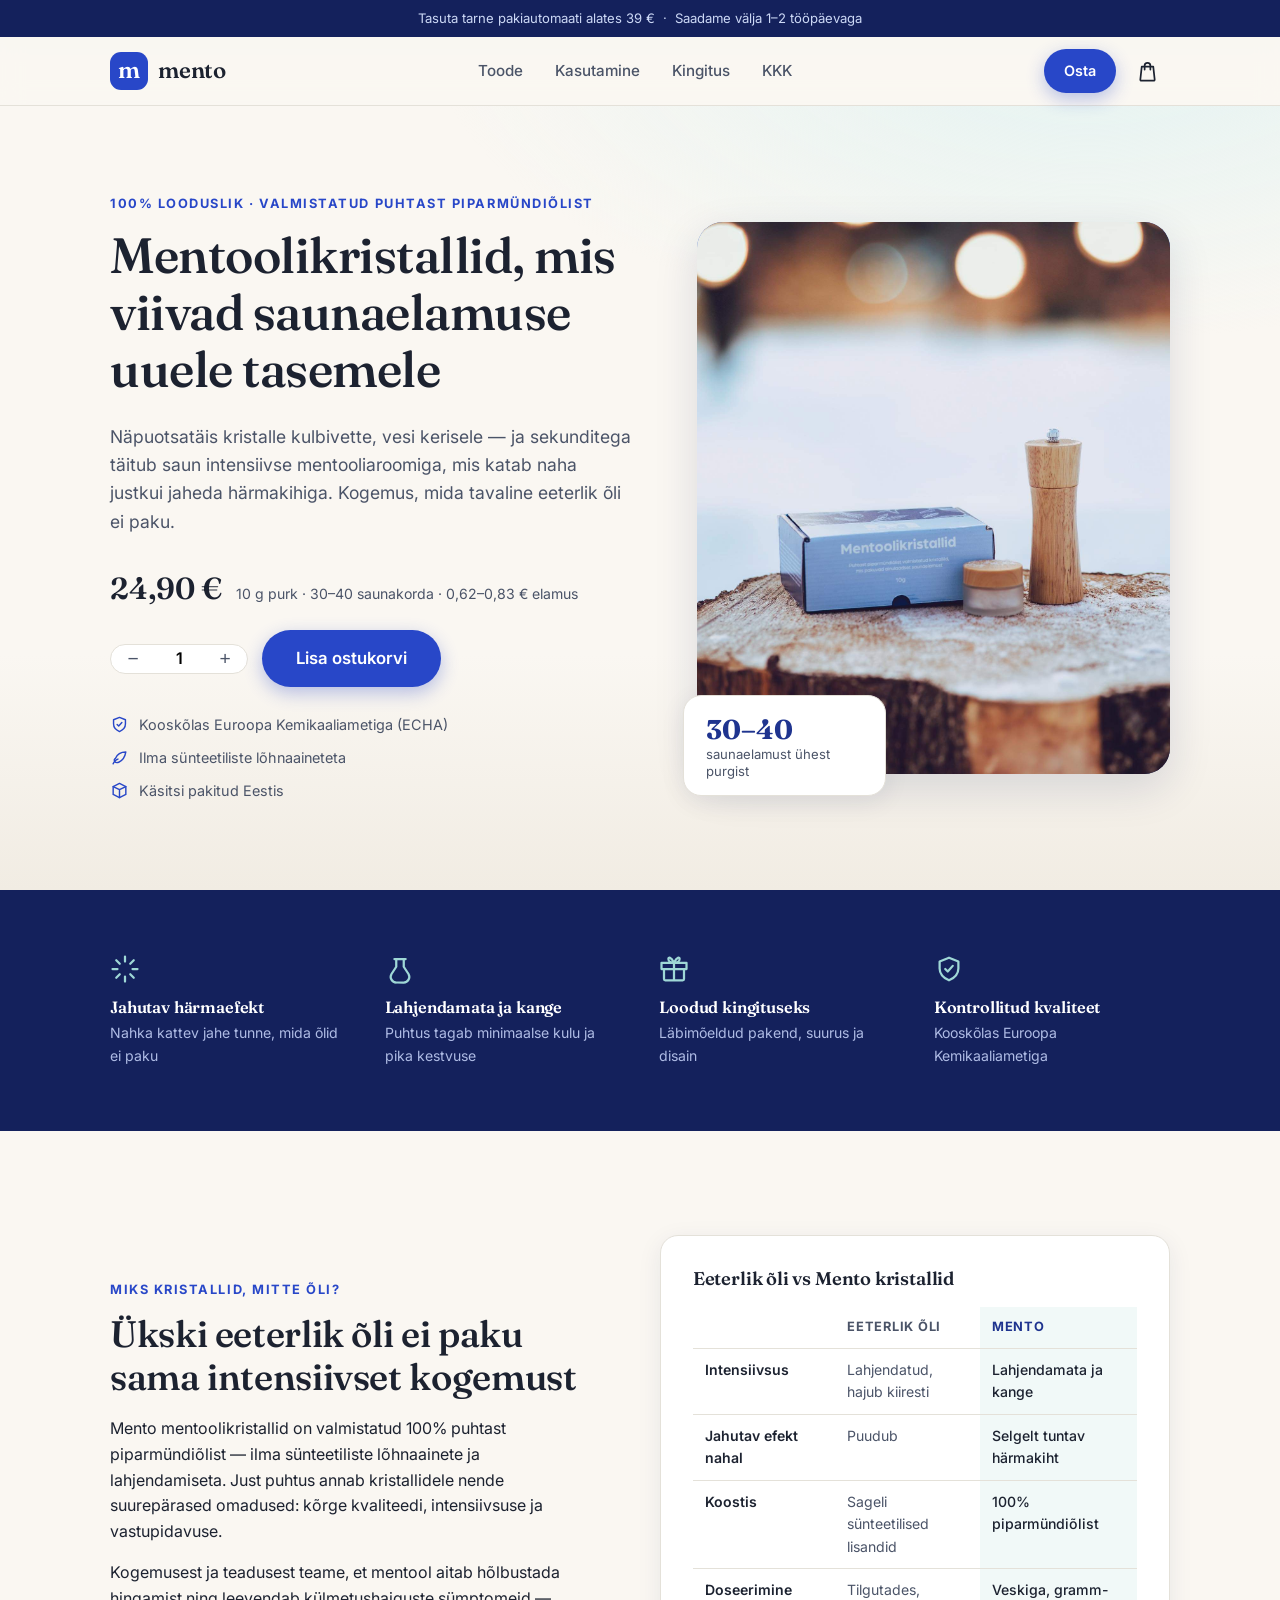
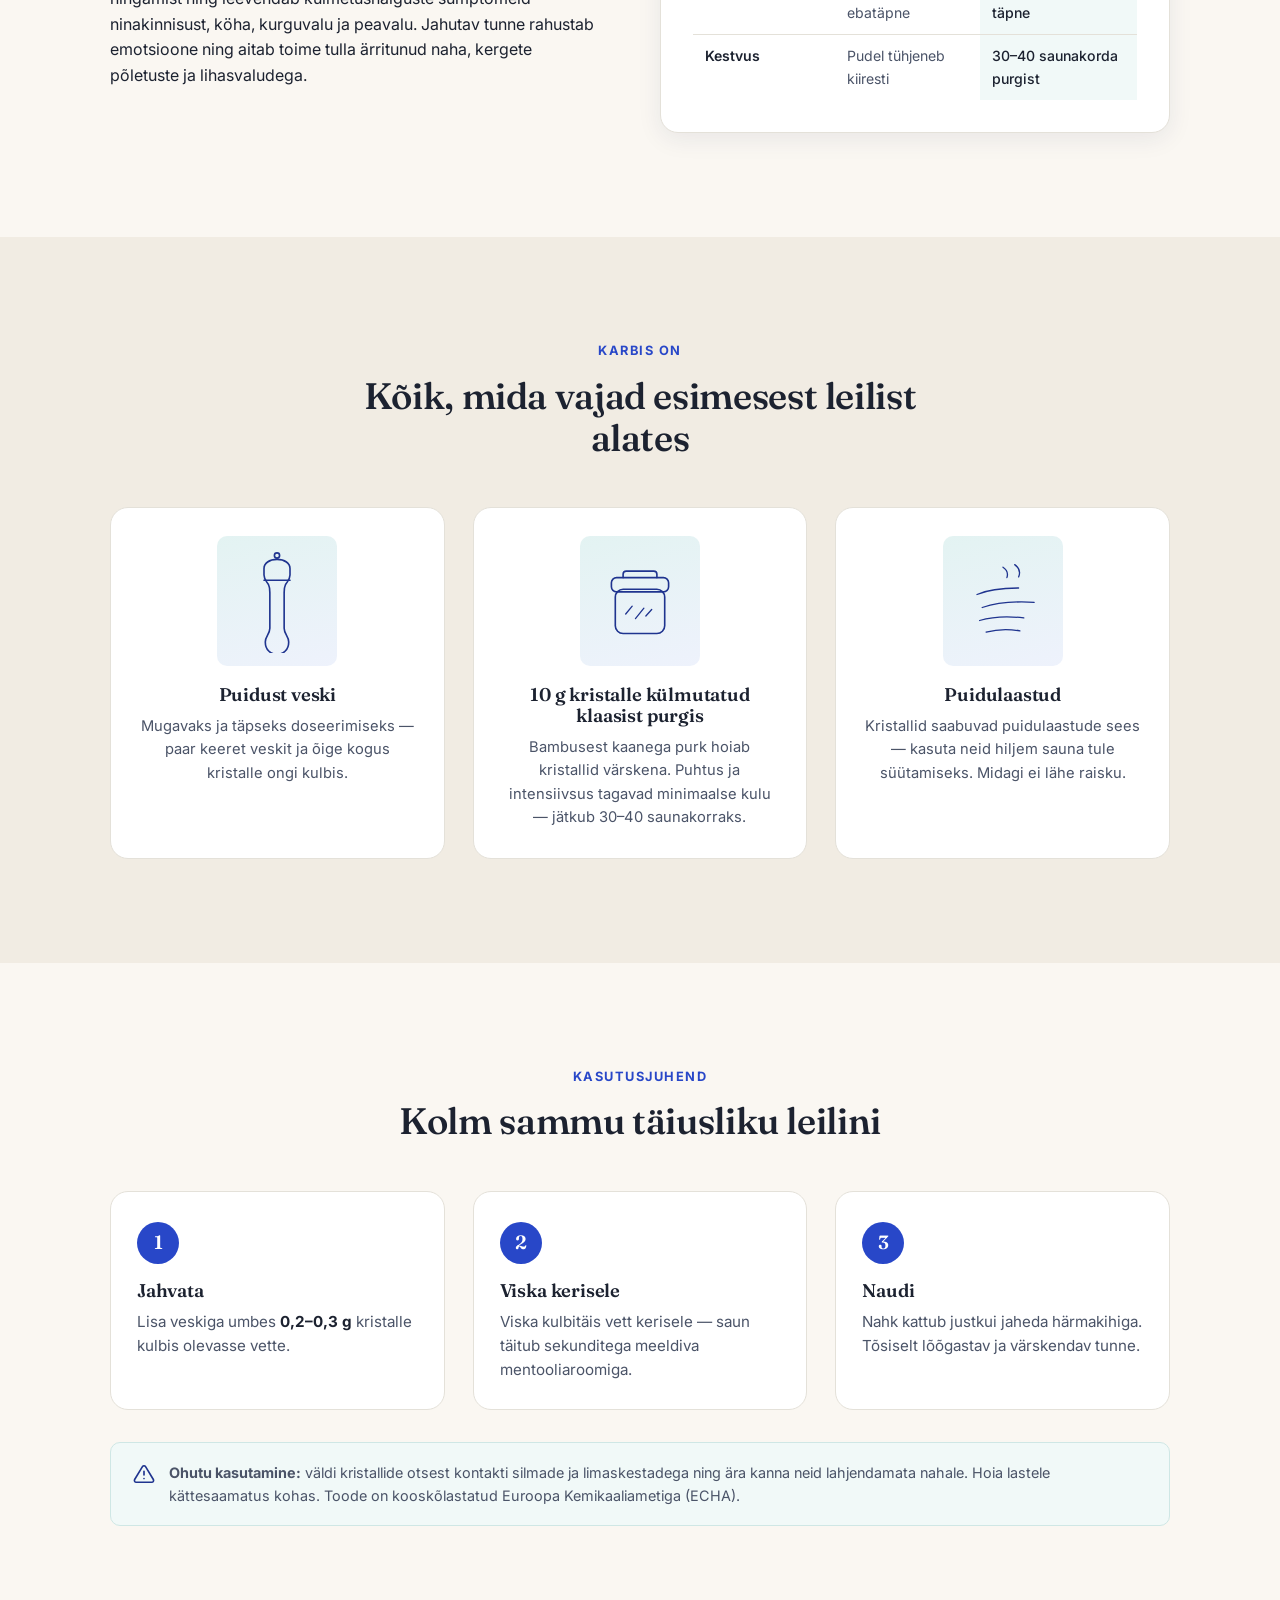
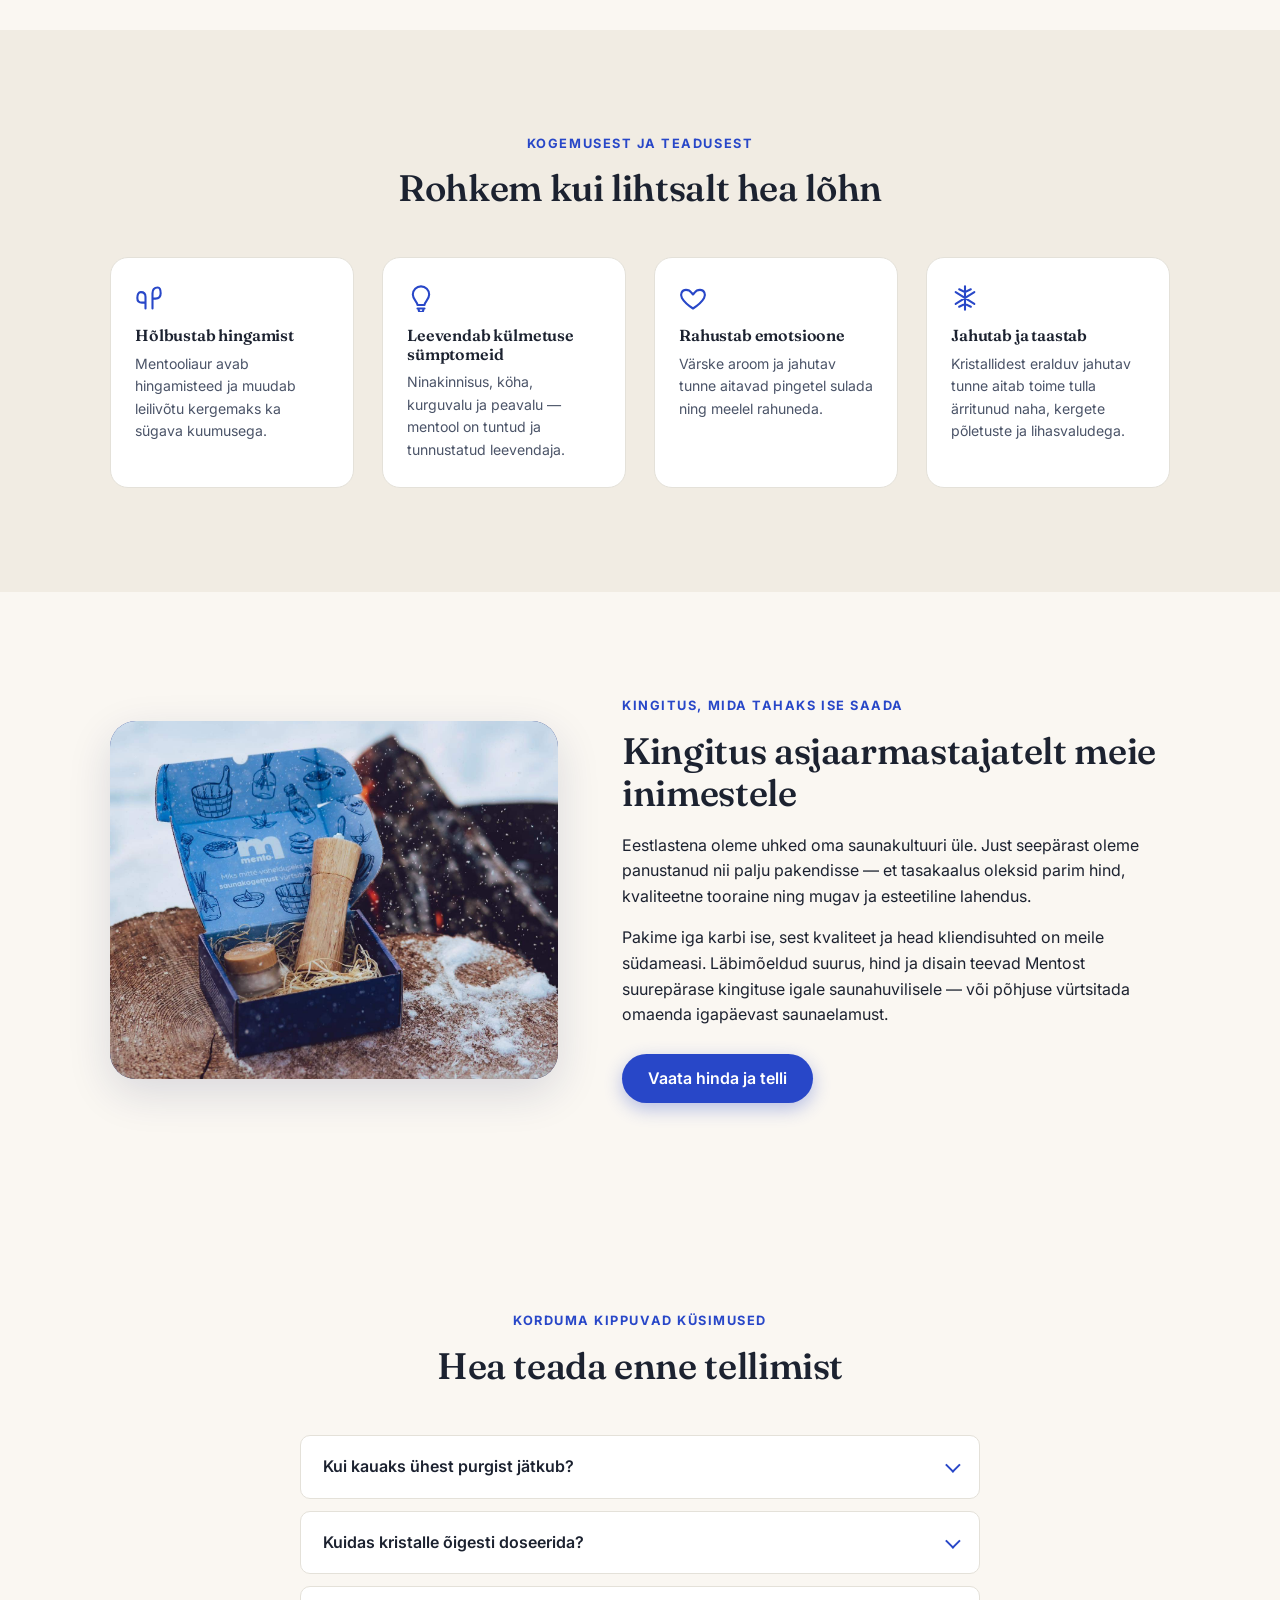
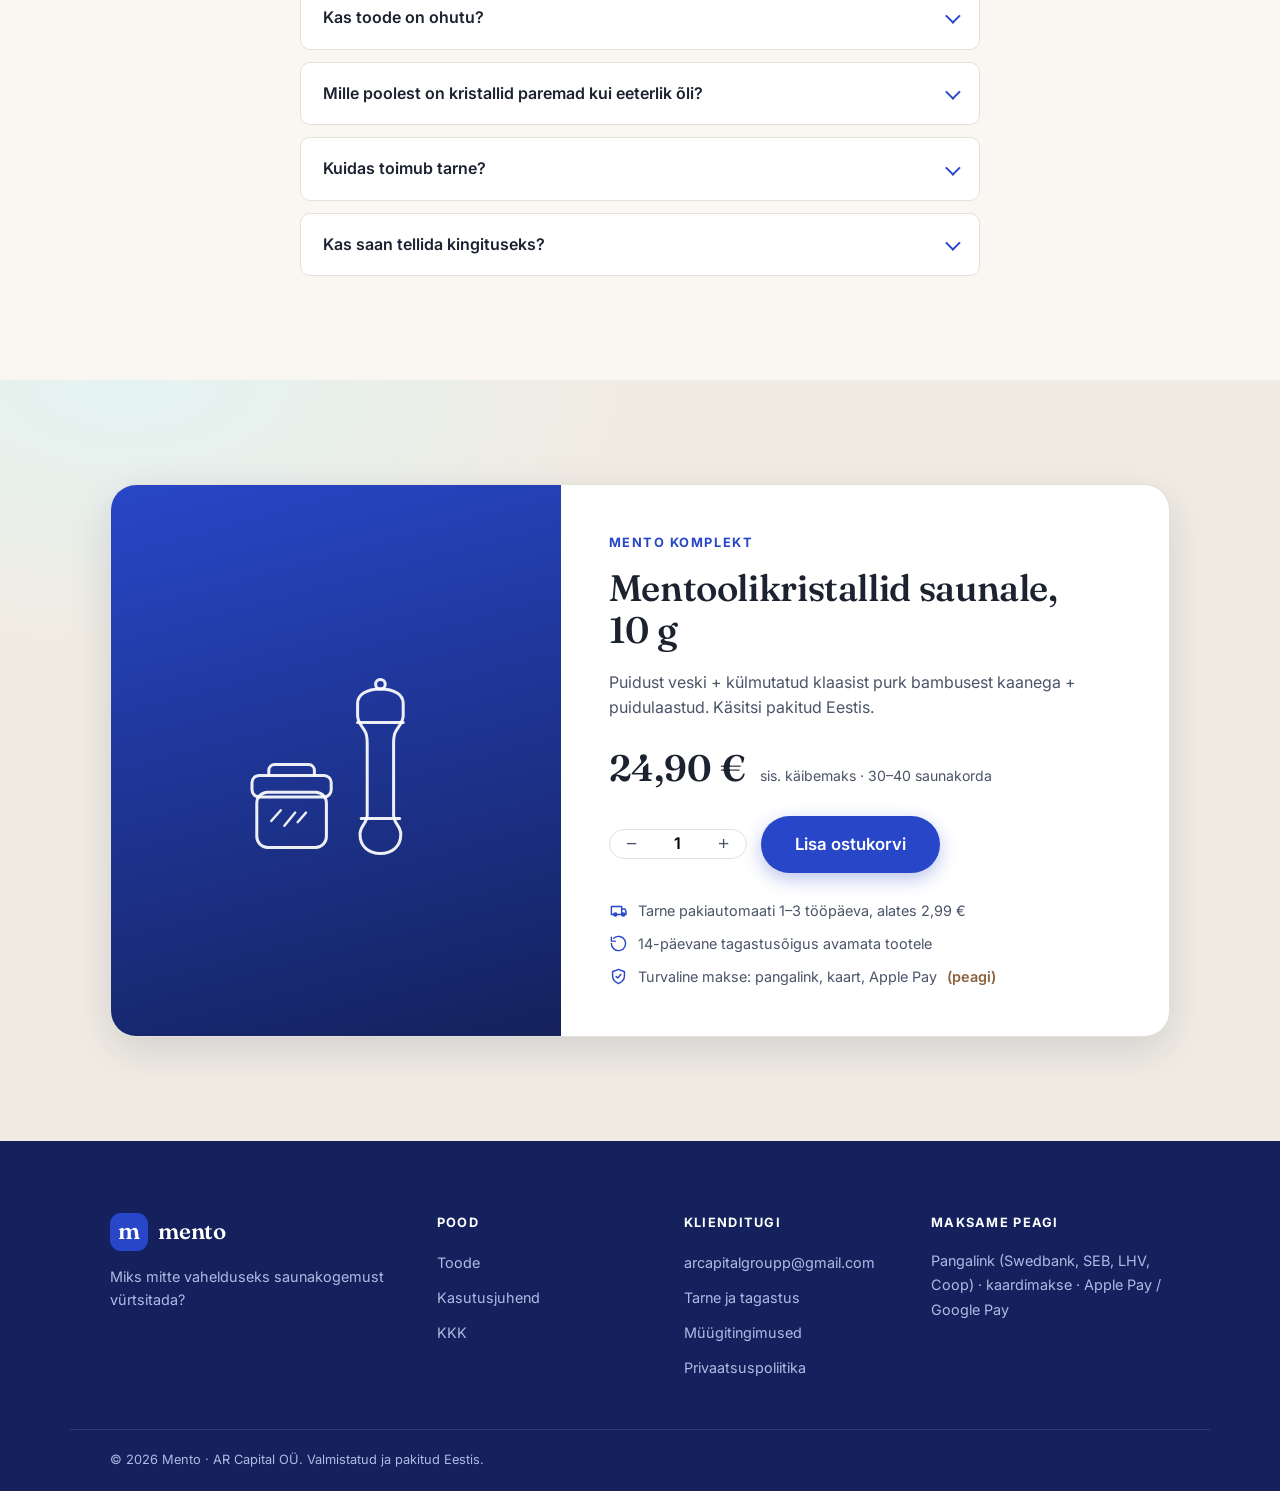
==== commit f37d3e6b: "Add product photos and fill in company details Use komplekt.jpeg as the hero visual and kinkekarp.jp" ====
--- a/index.html
+++ b/index.html
@@ -85,28 +85,10 @@
           </div>
         </div>
 
-        <!-- Tootefoto: asenda div.hero-visual sisu päris fotoga images/hero.jpg -->
-        <div class="hero-visual" aria-hidden="true">
+        <div class="hero-visual">
           <div class="hero-card">
-            <div class="snow" data-snow></div>
-            <svg class="hero-illustration" viewBox="0 0 360 420" fill="none" stroke="currentColor" stroke-width="2.5" stroke-linecap="round" stroke-linejoin="round">
-              <!-- veski -->
-              <path d="M218 96c0-9 8-16 22-16s22 7 22 16v14c0 8-5 12-8 18-2 4-2 9-2 14v140c0 10 8 14 8 24 0 14-9 22-20 22s-20-8-20-22c0-10 8-14 8-24V162c0-5 0-10-2-14-3-6-8-10-8-18V96Z"/>
-              <circle cx="240" cy="74" r="5"/>
-              <line x1="218" y1="118" x2="262" y2="118"/>
-              <line x1="222" y1="290" x2="258" y2="290"/>
-              <!-- purk -->
-              <rect x="74" y="246" width="96" height="82" rx="14"/>
-              <rect x="68" y="226" width="108" height="26" rx="9"/>
-              <path d="M88 226v-6c0-4 3-7 7-7h54c4 0 7 3 7 7v6"/>
-              <path d="m96 290 12-14m6 22 16-19m4 14 10-12" stroke-width="2"/>
-              <!-- kristallid kukuvad -->
-              <path d="m150 60 6 10m24-26 5 9m-58 0 5 9m38 22 5 9m-30 4 5 9m44 6 4 8M128 142l5 9m48-4 4 8" stroke-width="2"/>
-              <!-- laastud -->
-              <path d="M50 348c20-8 44-12 80-12m-70 24c30-10 60-12 100-10m-60 22c26-8 56-8 86-4" stroke-width="2"/>
-              <ellipse cx="170" cy="368" rx="140" ry="34"/>
-            </svg>
-            <p class="hero-card-caption">Mentoolikristallid · 10&nbsp;g</p>
+            <img src="images/komplekt.jpeg" alt="Mento komplekt lumisel kännul: mentoolikristallide karp, klaaspurk ja puidust veski" fetchpriority="high">
+            <div class="snow" data-snow aria-hidden="true"></div>
           </div>
           <div class="hero-badge">
             <strong>30–40</strong>
@@ -307,14 +289,9 @@
     <!-- Kingitus -->
     <section class="gift" id="kingitus">
       <div class="container gift-grid">
-        <div class="gift-visual" aria-hidden="true">
-          <!-- Foto: images/kinkekarp.jpg -->
+        <div class="gift-visual">
           <div class="gift-card-visual">
-            <svg viewBox="0 0 280 220" fill="none" stroke="currentColor" stroke-width="2.5" stroke-linecap="round" stroke-linejoin="round">
-              <path d="M40 110h200v80a8 8 0 0 1-8 8H48a8 8 0 0 1-8-8v-80Z"/>
-              <path d="M30 82h220v28H30zM140 82v116M140 82c-14 0-26-8-26-18s12-12 26 18Zm0 0c14 0 26-8 26-18s-12-12-26 18Z"/>
-              <path d="m60 40 4 8m18-18 4 8m22-12 3 8m24-10 3 8m22-4 4 8" stroke-width="2"/>
-            </svg>
+            <img src="images/kinkekarp.jpeg" alt="Avatud Mento kinkekarp talvises looduses: puidust veski ja kristallipurk puidulaastude sees" loading="lazy">
           </div>
         </div>
         <div class="gift-copy">
@@ -368,7 +345,8 @@
       <div class="container">
         <div class="buy-card">
           <div class="buy-visual" aria-hidden="true">
-            <!-- Foto: images/komplekt.jpg -->
+            <!-- komplekt.jpeg on kasutusel heros; siia sobiks eraldi detailifoto -->
+
             <div class="snow" data-snow></div>
             <svg viewBox="0 0 200 200" fill="none" stroke="currentColor" stroke-width="2.5" stroke-linecap="round" stroke-linejoin="round">
               <path d="M118 52c0-7 7-12 19-12s19 5 19 12v10c0 6-4 9-6 13-2 3-2 6-2 10v60c0 7 6 9 6 16 0 10-7 16-17 16s-17-6-17-16c0-7 6-9 6-16v-60c0-4 0-7-2-10-2-4-6-7-6-13V52Z"/>
@@ -435,10 +413,10 @@
       </div>
       <div class="footer-col">
         <h4>Klienditugi</h4>
-        <a href="mailto:info@mento.ee">info@mento.ee</a>
-        <a href="#" data-todo-link>Tarne ja tagastus</a>
-        <a href="#" data-todo-link>Müügitingimused</a>
-        <a href="#" data-todo-link>Privaatsuspoliitika</a>
+        <a href="mailto:arcapitalgroupp@gmail.com">arcapitalgroupp@gmail.com</a>
+        <a href="tingimused.html#tarne">Tarne ja tagastus</a>
+        <a href="tingimused.html">Müügitingimused</a>
+        <a href="privaatsus.html">Privaatsuspoliitika</a>
       </div>
       <div class="footer-col">
         <h4>Maksame peagi</h4>
@@ -446,7 +424,7 @@
       </div>
     </div>
     <div class="container footer-bottom">
-      <p>© 2026 Mento. Valmistatud ja pakitud Eestis.</p>
+      <p>© 2026 Mento · AR Capital OÜ. Valmistatud ja pakitud Eestis.</p>
     </div>
   </footer>
 
@@ -584,6 +562,14 @@
           <div class="summary-row summary-total"><span>Kokku</span><span id="sum-total">0,00&nbsp;€</span></div>
         </div>
 
+        <div class="form-field">
+          <label class="consent">
+            <input type="checkbox" name="tingimused" required>
+            <span>Olen tutvunud ja nõustun <a href="tingimused.html" target="_blank" rel="noopener">müügitingimuste</a> ning <a href="privaatsus.html" target="_blank" rel="noopener">privaatsuspoliitikaga</a> <span aria-hidden="true">*</span></span>
+          </label>
+          <p class="field-error" hidden>Tellimuse esitamiseks nõustu müügitingimustega</p>
+        </div>
+
         <button type="submit" class="btn btn-primary btn-large btn-block" id="checkout-submit">Esita tellimus (testrežiim)</button>
         <p class="cart-note">Testrežiimis makset ei toimu — tellimus kinnitatakse näidisena.</p>
       </form>
--- a/css/style.css
+++ b/css/style.css
@@ -377,23 +377,12 @@
   justify-content: center;
 }
 
-.hero-illustration {
-  width: 72%;
-  height: auto;
-  opacity: .95;
-}
-
-.hero-card-caption {
+.hero-card img {
   position: absolute;
-  bottom: 20px;
-  left: 0;
-  right: 0;
-  margin: 0;
-  text-align: center;
-  font-size: .85rem;
-  letter-spacing: .14em;
-  text-transform: uppercase;
-  color: rgba(255, 255, 255, .75);
+  inset: 0;
+  width: 100%;
+  height: 100%;
+  object-fit: cover;
 }
 
 .hero-badge {
@@ -610,18 +599,21 @@
 }
 
 .gift-card-visual {
+  position: relative;
+  overflow: hidden;
   border-radius: 26px;
   aspect-ratio: 5 / 4;
-  background:
-    radial-gradient(600px 300px at 80% 100%, rgba(185, 138, 94, .25) 0%, transparent 60%),
-    linear-gradient(150deg, var(--blue-700), var(--blue-900));
-  color: rgba(255, 255, 255, .9);
-  display: flex;
-  align-items: center;
-  justify-content: center;
+  background: linear-gradient(150deg, var(--blue-700), var(--blue-900));
   box-shadow: var(--shadow-lift);
 }
-.gift-card-visual svg { width: 64%; }
+.gift-card-visual img {
+  position: absolute;
+  inset: 0;
+  width: 100%;
+  height: 100%;
+  object-fit: cover;
+  object-position: center 62%;
+}
 
 .gift-copy .btn { margin-top: 10px; }
 
@@ -1028,6 +1020,52 @@
 .order-confirm svg { width: 54px; height: 54px; color: #1d8a4e; margin: 0 auto 18px; }
 .order-confirm p { color: var(--ink-soft); max-width: 34em; margin-inline: auto; }
 .order-confirm .btn { margin-top: 16px; }
+
+/* ---------- Õigusleheküljed ---------- */
+
+.legal-page { padding-block: clamp(40px, 6vw, 72px) clamp(56px, 8vw, 96px); }
+.legal-page .container { max-width: 760px; }
+.legal-page h1 { font-size: clamp(1.8rem, 3.5vw, 2.4rem); margin-bottom: .2em; }
+.legal-page h2 { font-size: 1.25rem; margin-top: 2em; }
+.legal-page p, .legal-page li { color: var(--ink-soft); font-size: .96rem; }
+.legal-page ul { padding-left: 1.3em; margin: 0 0 1em; }
+.legal-page li { margin-bottom: .35em; }
+.legal-page a { color: var(--blue-700); }
+.legal-page strong { color: var(--ink); }
+.legal-meta { color: var(--ink-soft); font-size: .88rem; margin-bottom: 28px; }
+
+.legal-notice {
+  background: var(--blue-50);
+  border: 1px solid var(--blue-100);
+  border-radius: var(--radius-sm);
+  padding: 14px 18px;
+  font-size: .88rem;
+  color: var(--ink-soft);
+  margin-bottom: 32px;
+}
+.legal-notice code { font-size: .85em; }
+
+.footer-inline-link { color: #aebbe4; }
+.footer-inline-link:hover { color: #fff; }
+
+/* ---------- Nõusoleku märkeruut ---------- */
+
+.consent {
+  display: flex;
+  align-items: flex-start;
+  gap: 10px;
+  cursor: pointer;
+  font-size: .88rem;
+  color: var(--ink-soft);
+}
+.consent input {
+  width: 18px;
+  height: 18px;
+  flex: none;
+  margin-top: 2px;
+  accent-color: var(--blue-500);
+}
+.consent a { color: var(--blue-700); }
 
 /* ---------- Teavitus ---------- */
 
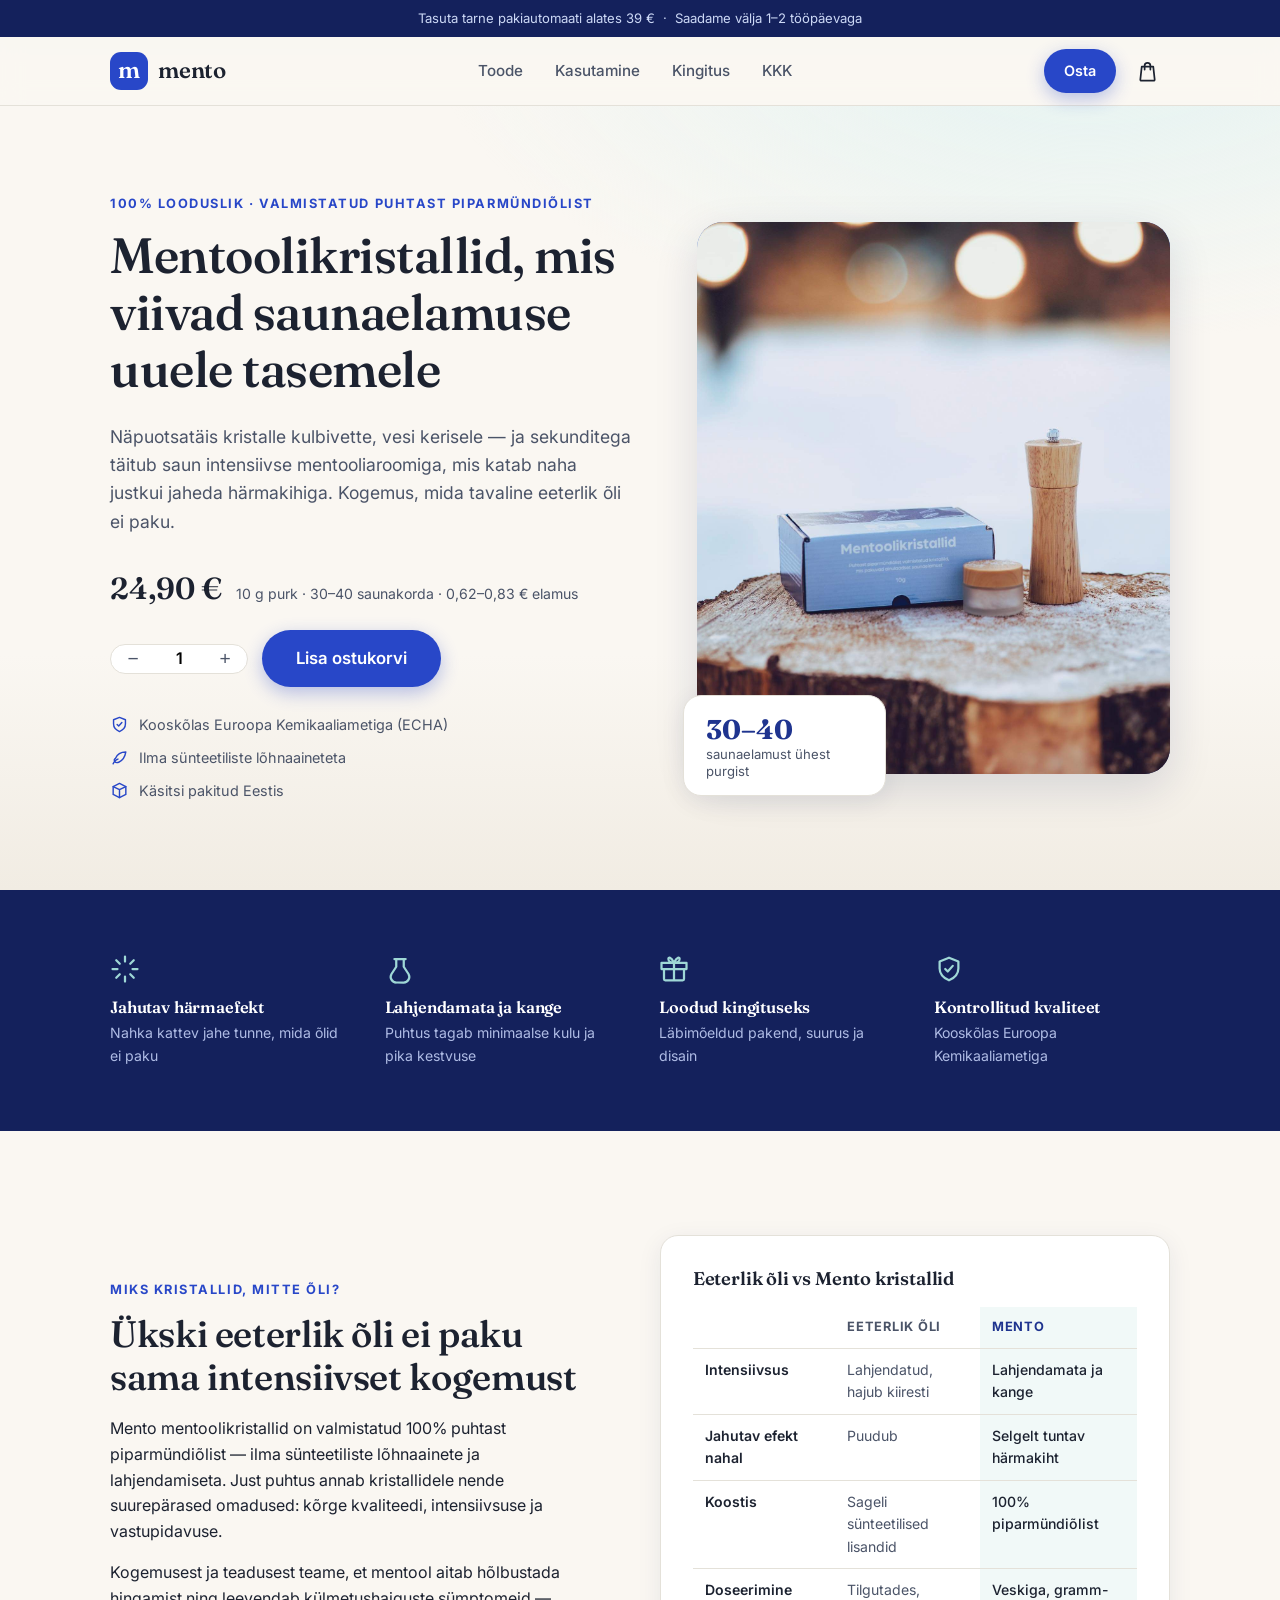
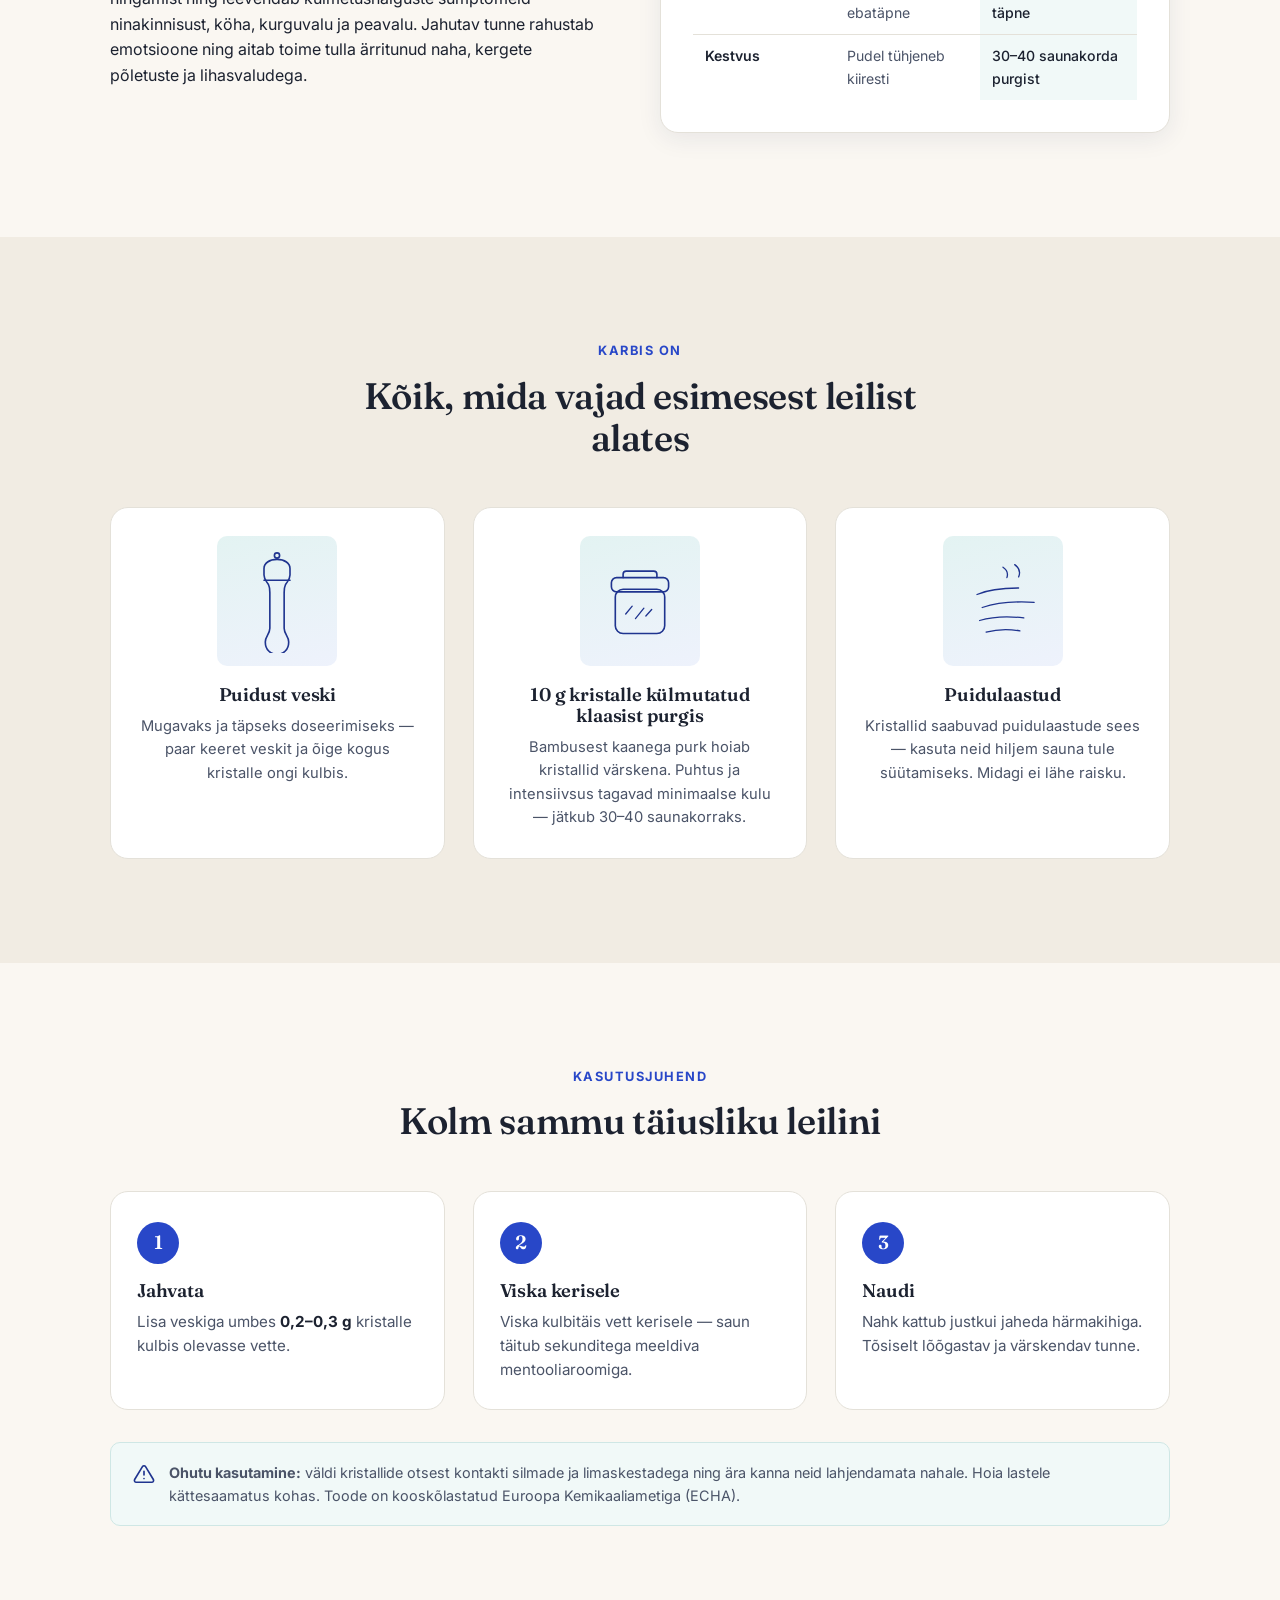
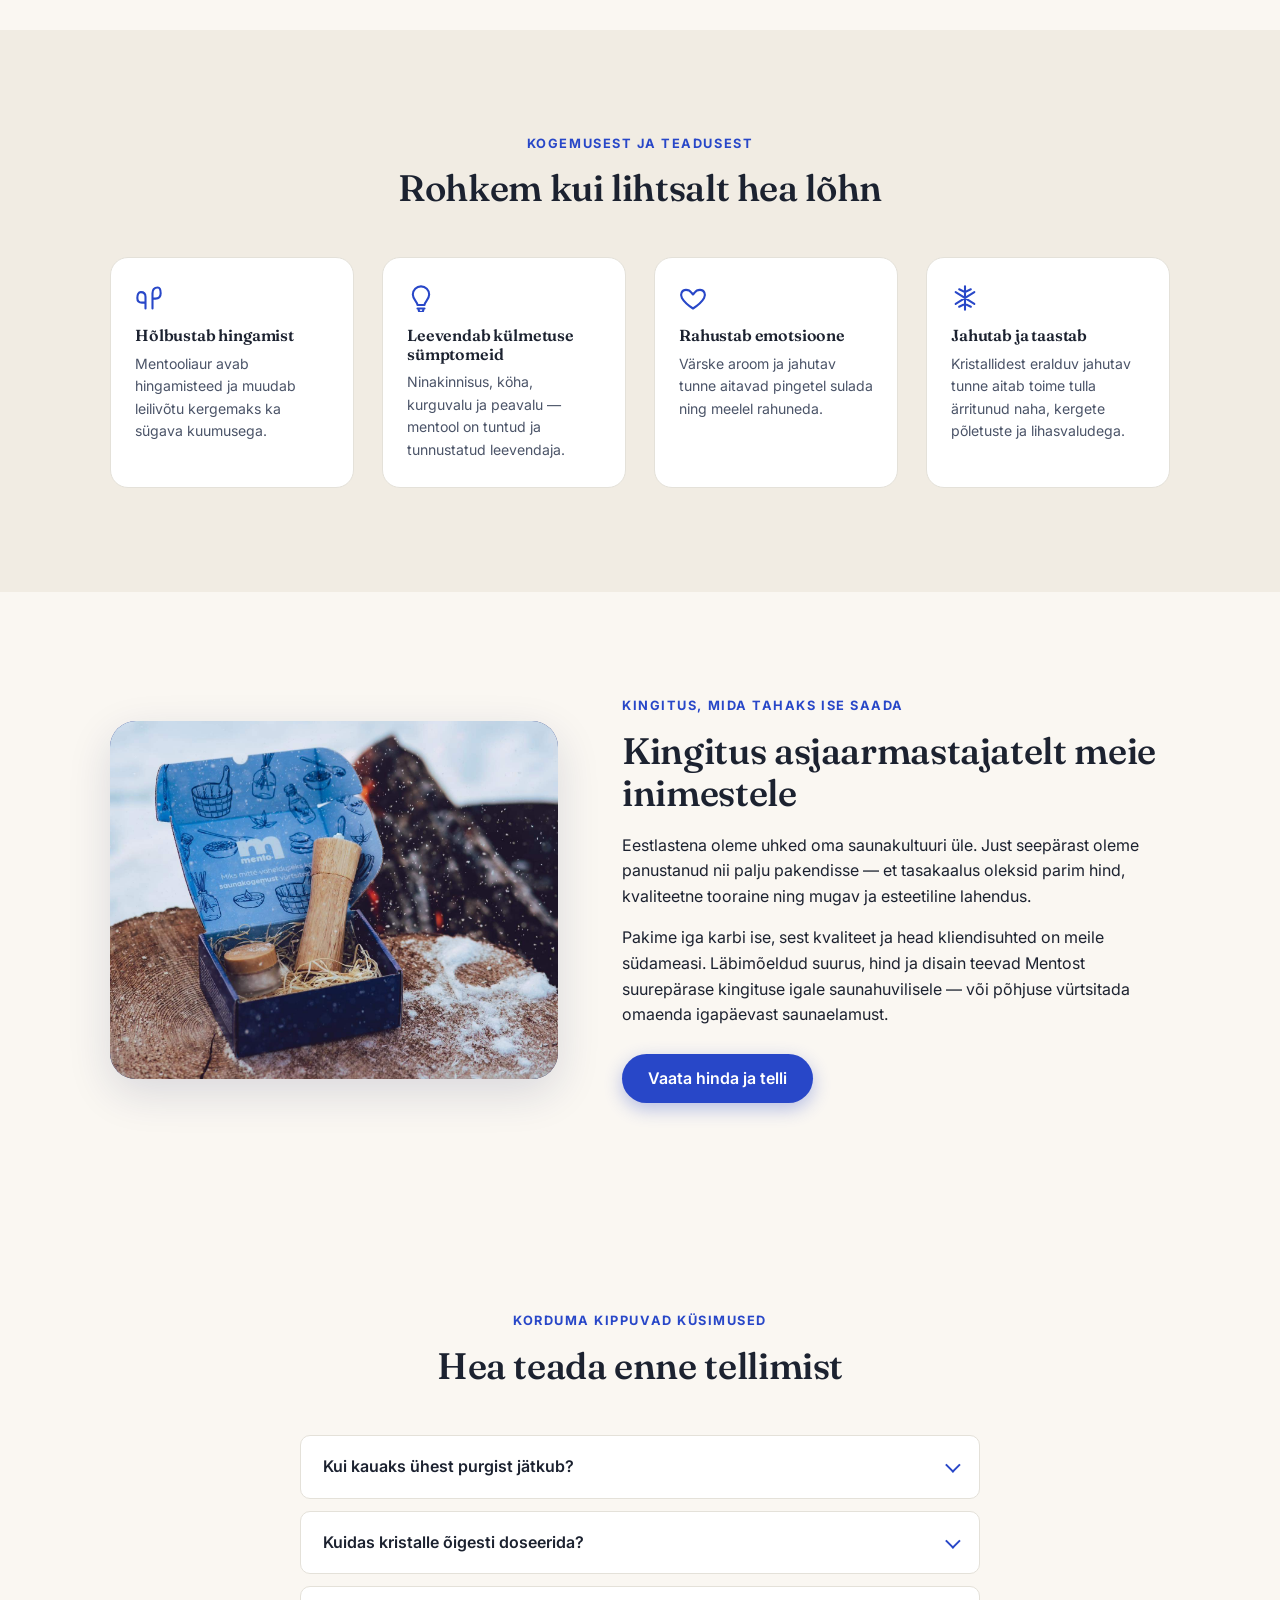
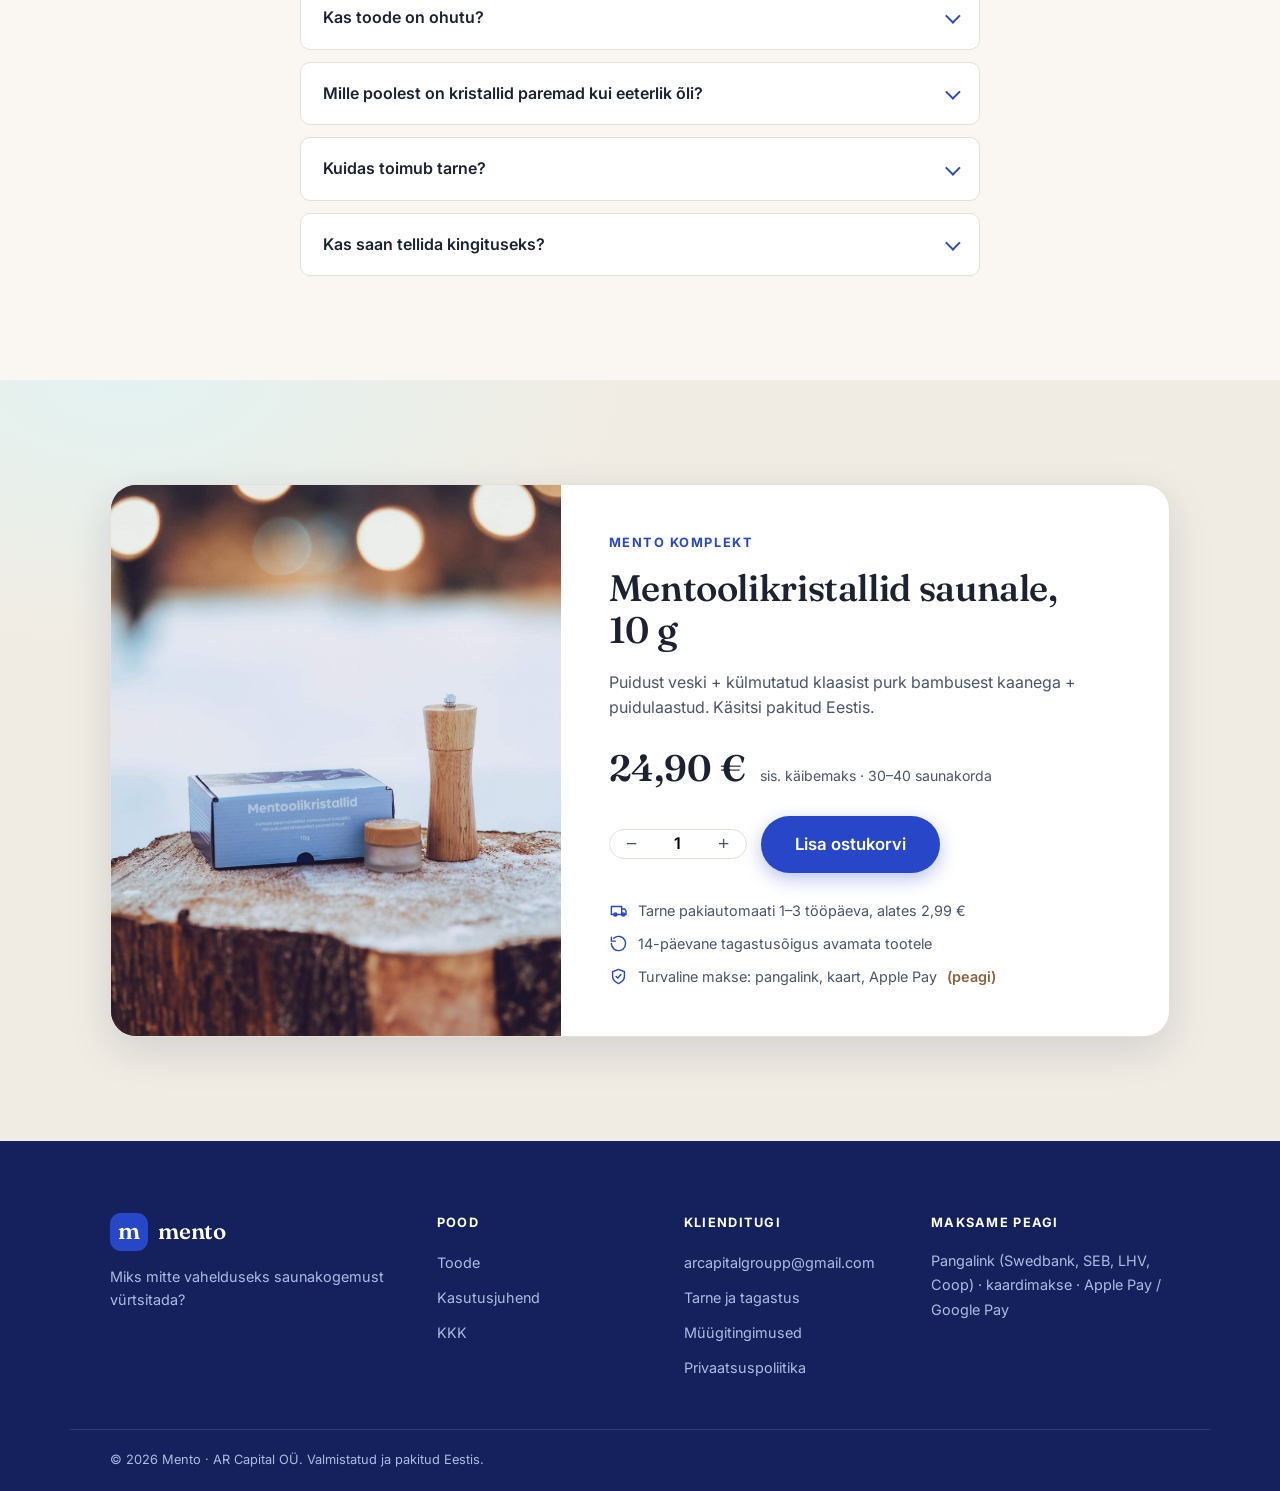
==== commit 346c2cbb: "Use komplekt.jpeg in buy section and cart thumbnail Co-Authored-By: Claude Fable 5 <noreply@anthropi" ====
--- a/index.html
+++ b/index.html
@@ -345,19 +345,8 @@
       <div class="container">
         <div class="buy-card">
           <div class="buy-visual" aria-hidden="true">
-            <!-- komplekt.jpeg on kasutusel heros; siia sobiks eraldi detailifoto -->
-
+            <img src="images/komplekt.jpeg" alt="" loading="lazy">
             <div class="snow" data-snow></div>
-            <svg viewBox="0 0 200 200" fill="none" stroke="currentColor" stroke-width="2.5" stroke-linecap="round" stroke-linejoin="round">
-              <path d="M118 52c0-7 7-12 19-12s19 5 19 12v10c0 6-4 9-6 13-2 3-2 6-2 10v60c0 7 6 9 6 16 0 10-7 16-17 16s-17-6-17-16c0-7 6-9 6-16v-60c0-4 0-7-2-10-2-4-6-7-6-13V52Z"/>
-              <circle cx="137" cy="36" r="4"/>
-              <line x1="118" y1="68" x2="156" y2="68"/>
-              <line x1="121" y1="148" x2="153" y2="148"/>
-              <rect x="34" y="126" width="58" height="46" rx="9"/>
-              <rect x="30" y="112" width="66" height="18" rx="6"/>
-              <path d="M44 112v-4c0-3 2-5 5-5h28c3 0 5 2 5 5v4"/>
-              <path d="m46 150 8-9m3 13 9-11m2 8 7-8" stroke-width="2"/>
-            </svg>
           </div>
           <div class="buy-info">
             <p class="eyebrow">Mento komplekt</p>
--- a/css/style.css
+++ b/css/style.css
@@ -690,7 +690,13 @@
   padding: 40px;
   min-height: 320px;
 }
-.buy-visual svg { width: 70%; max-width: 240px; }
+.buy-visual img {
+  position: absolute;
+  inset: 0;
+  width: 100%;
+  height: 100%;
+  object-fit: cover;
+}
 
 .buy-info { padding: clamp(28px, 4vw, 48px); }
 .buy-desc { color: var(--ink-soft); }
@@ -814,13 +820,9 @@
   width: 64px;
   height: 64px;
   border-radius: var(--radius-sm);
+  object-fit: cover;
+  object-position: center 65%;
   background: linear-gradient(160deg, var(--blue-500), var(--blue-900));
-  color: #fff;
-  display: flex;
-  align-items: center;
-  justify-content: center;
-  font-family: "Fraunces", Georgia, serif;
-  font-size: 1.5rem;
 }
 
 .cart-item-title { font-weight: 600; font-size: .95rem; margin: 0 0 2px; }
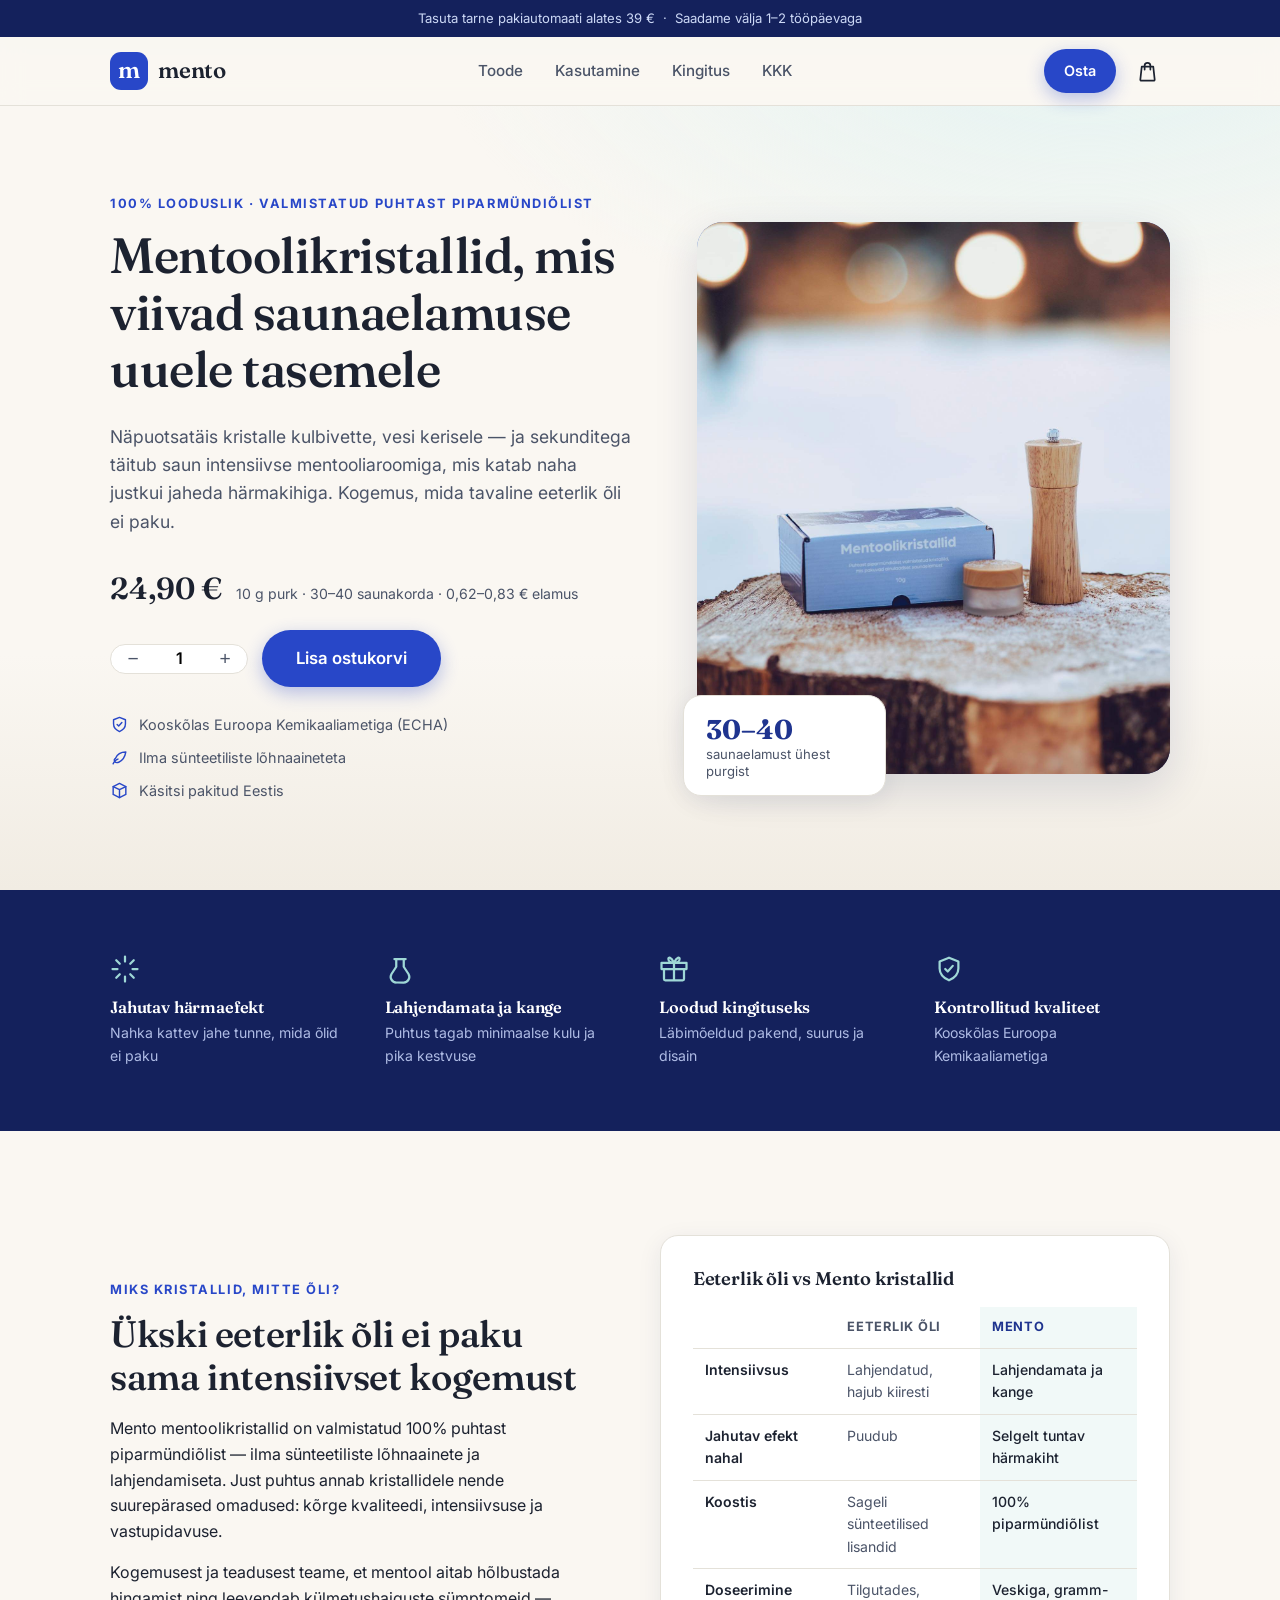
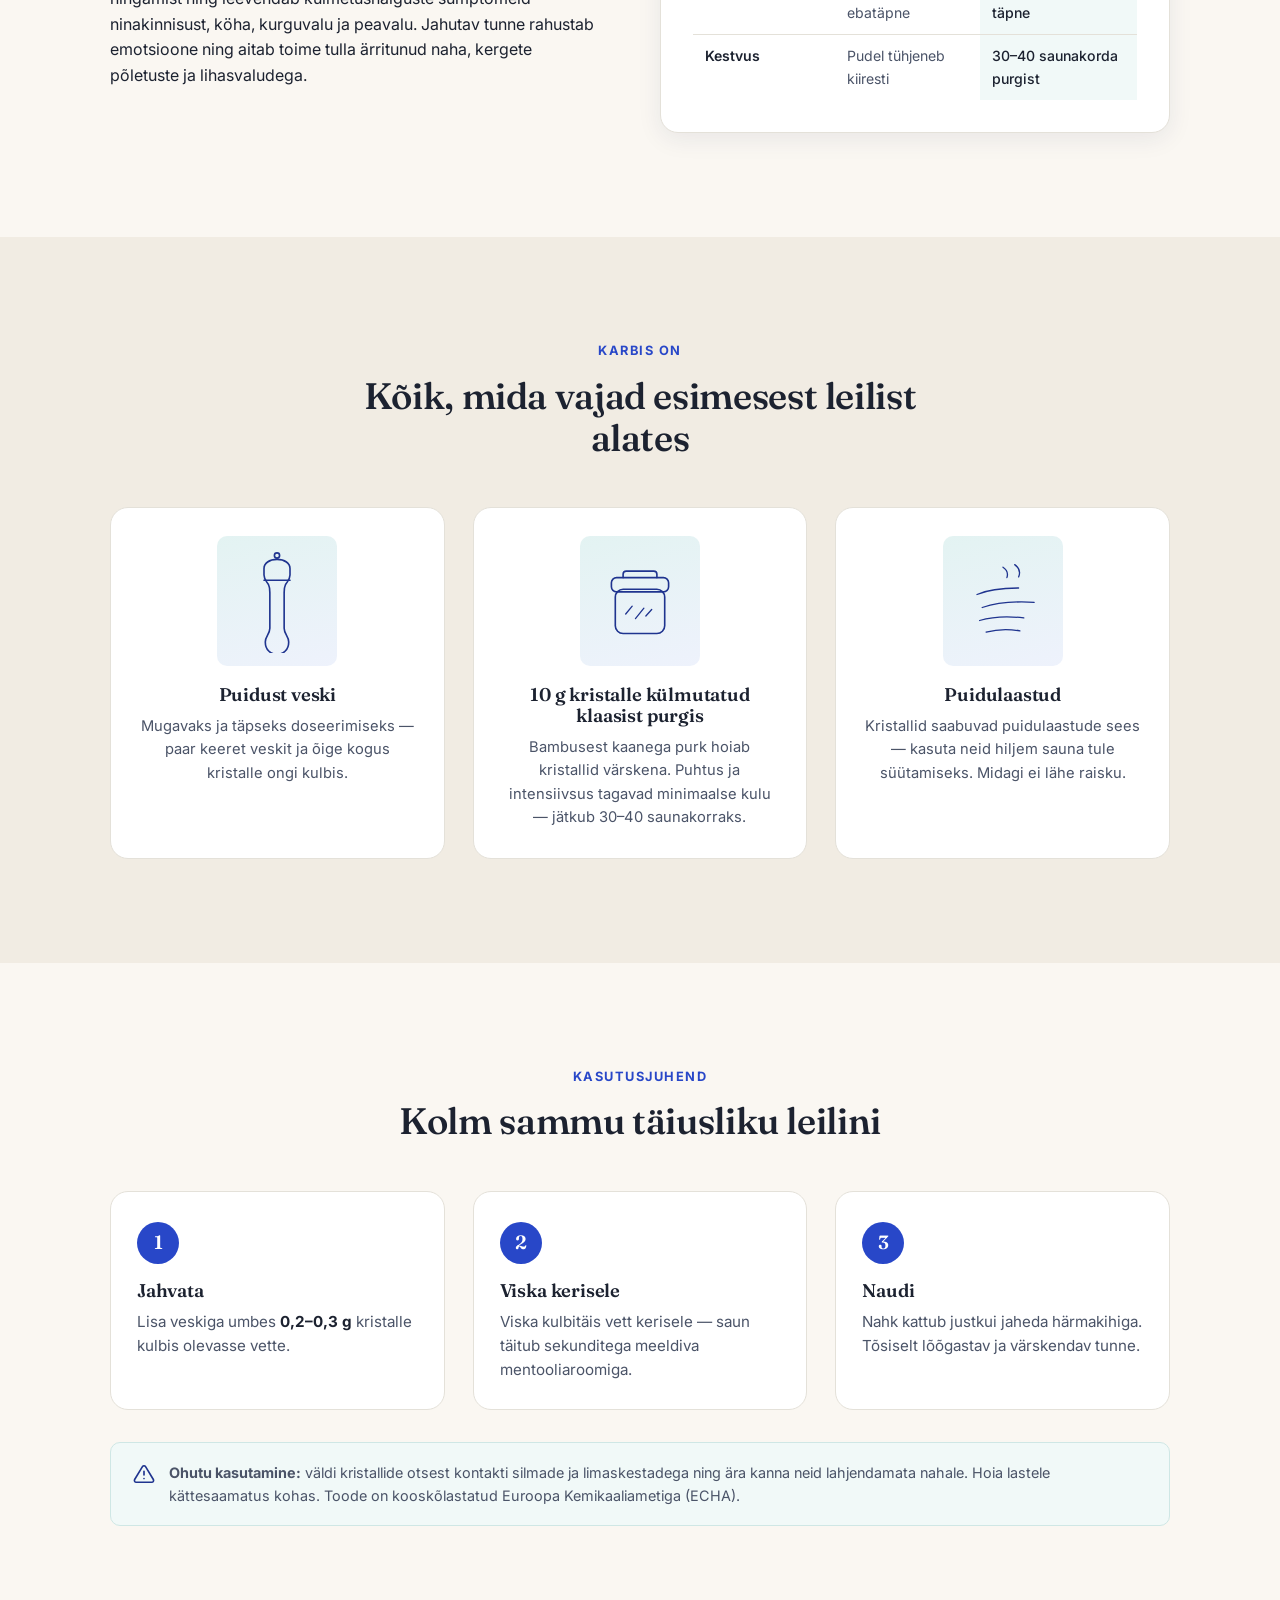
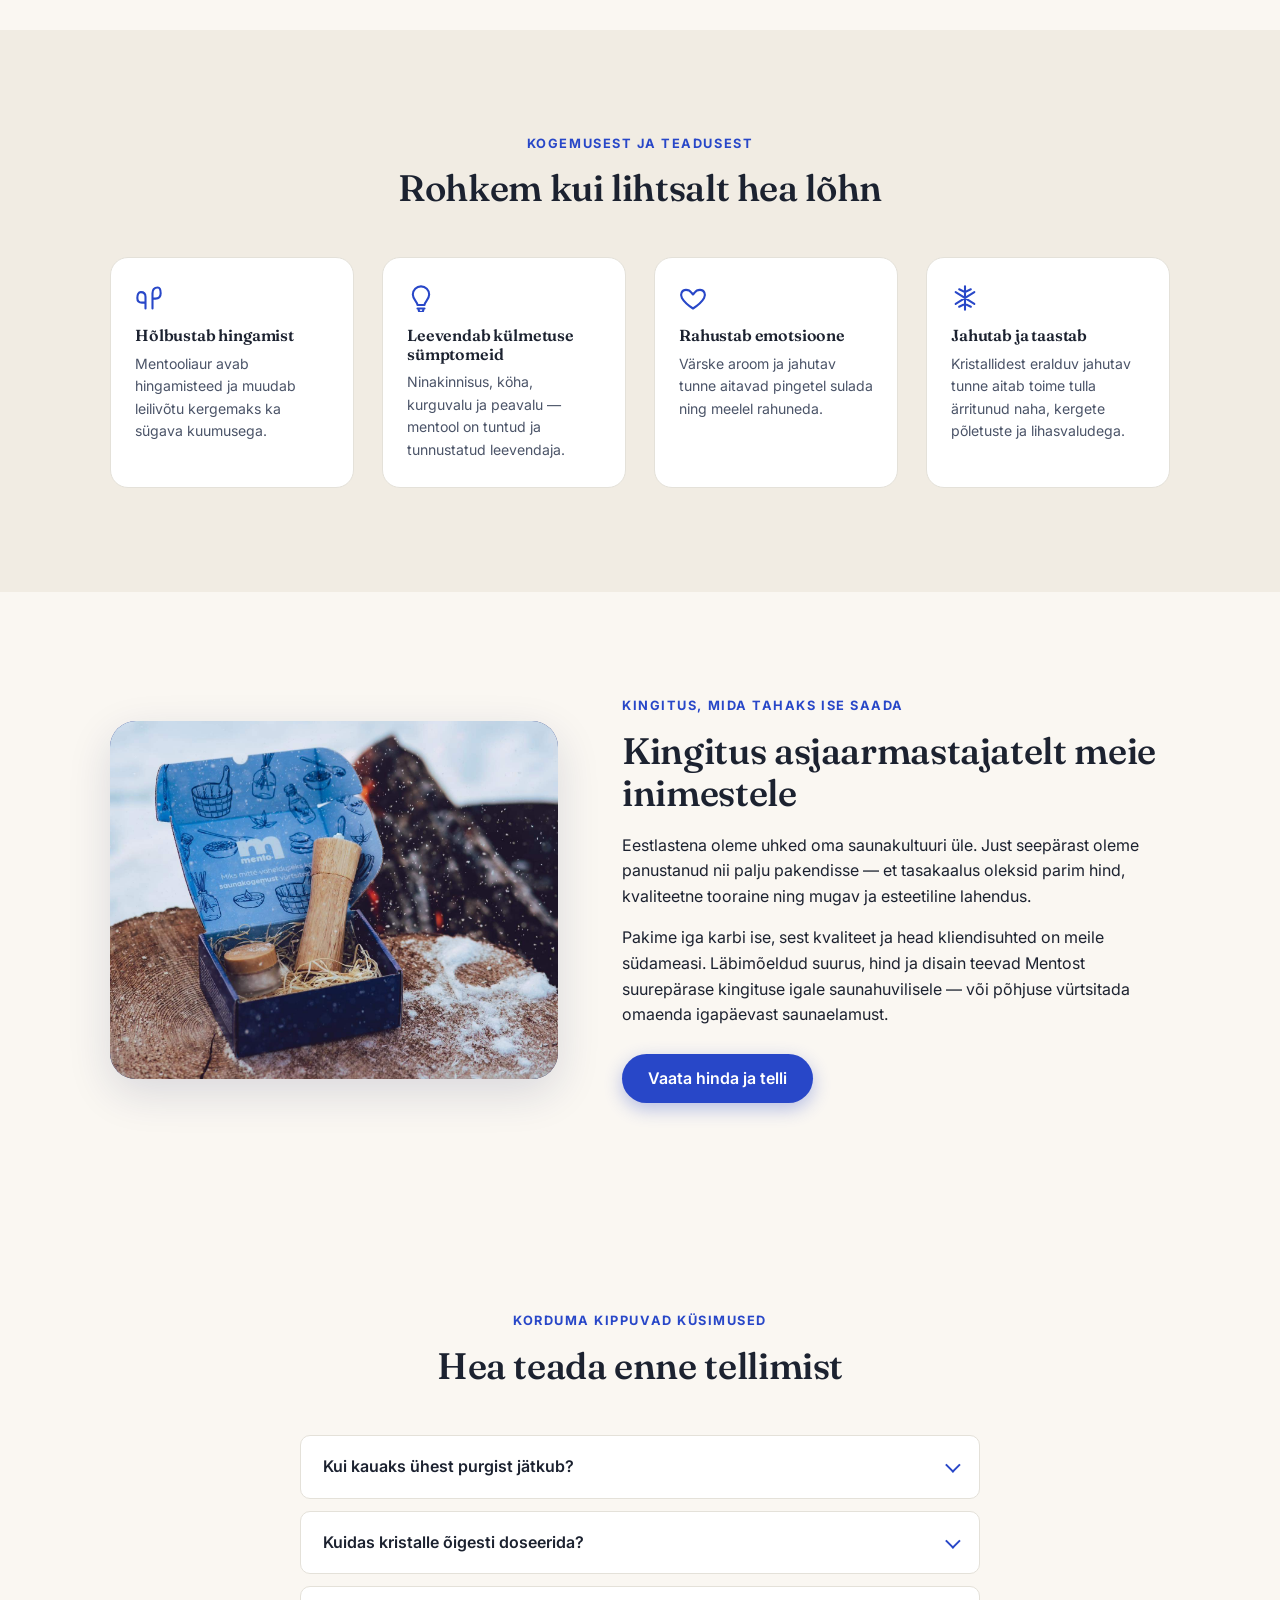
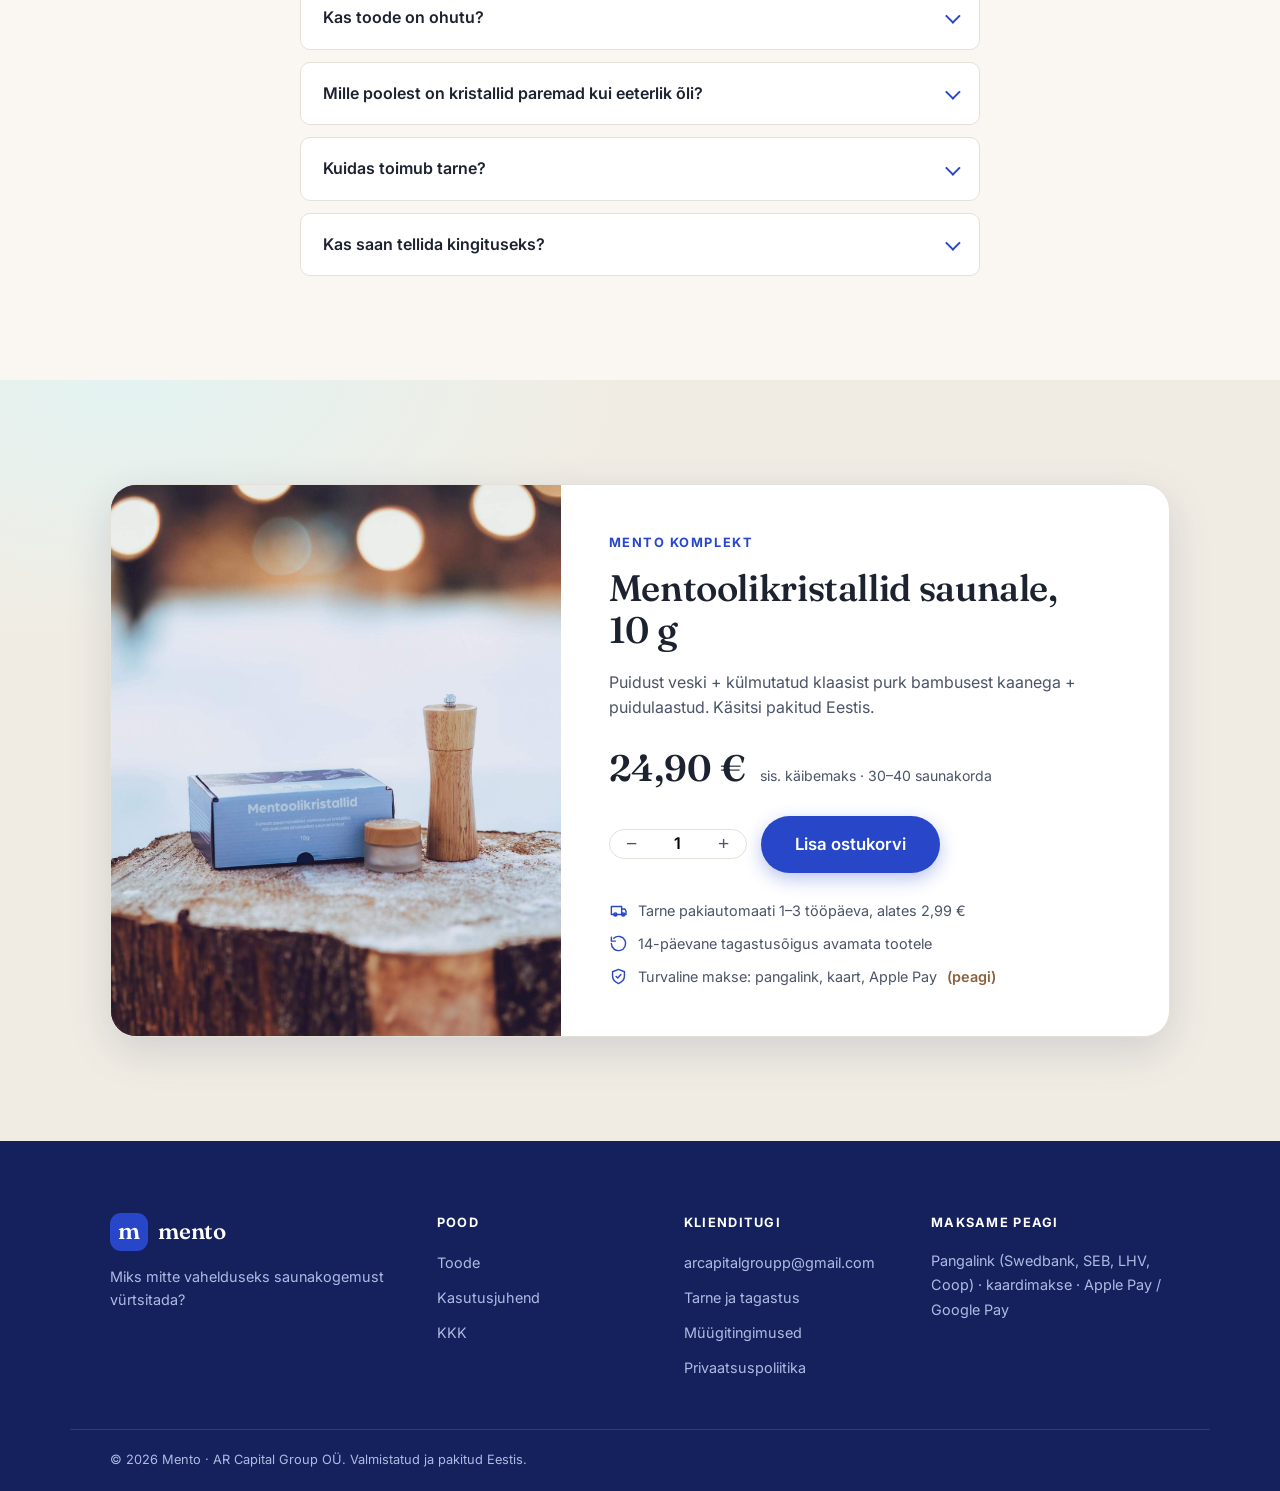
==== commit 949c7c8f: "Correct company to AR Capital Group OU (16351581) Replace the mistakenly matched AR Capital OU with " ====
--- a/index.html
+++ b/index.html
@@ -413,7 +413,7 @@
       </div>
     </div>
     <div class="container footer-bottom">
-      <p>© 2026 Mento · AR Capital OÜ. Valmistatud ja pakitud Eestis.</p>
+      <p>© 2026 Mento · AR Capital Group OÜ. Valmistatud ja pakitud Eestis.</p>
     </div>
   </footer>
 
